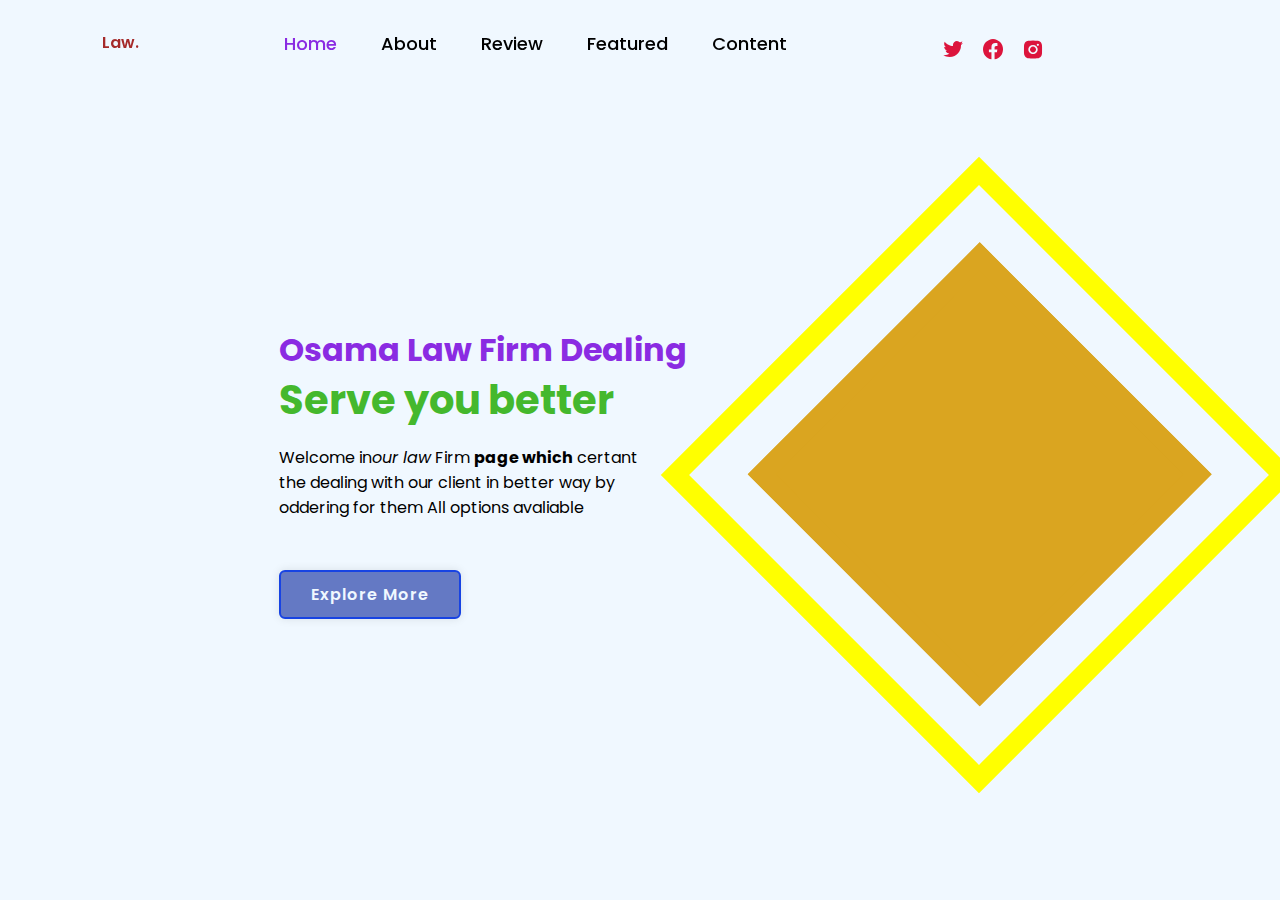
==== index.html @ 645c9e09 "Creating home and About page" ====
<!DOCTYPE html>
<html>
  <head>
    <meta charset="utf-8">
    <meta http-equiv="X-UA-Compatible" content="IE=edge">
    <title></title>
    <meta name="description" content="">
    <meta name="viewport" content="width=device-width, initial-scale=1">
    <link rel="stylesheet" href="assets/css/Style.css">
    <link href='https://unpkg.com/boxicons@2.1.4/css/boxicons.min.css' 
    rel='stylesheet'>
  </head>
  <body>
    <header class="header">
      <a href="#" class="logo">Law.</a>

      <nav class="navbar">
        <a href="  #" class="active">Home</a>
        <a href="assets/html/About.html">About</a>
        <a href="  #">Review</a>
        <a href="  #">Featured</a>
        <a href="#">Content</a>
       
        
      </nav>

      <div class="social-media">
        <a href="#"><i class='bx bxl-twitter'></i></a>
        <a href="#"><i class='bx bxl-facebook-circle' ></i></a>
        <a href="#"><i class='bx bxl-instagram-alt' ></i></a>
      </div>
      <div>
        
      </div>
    </header>
    <section class="home">
        <div class="home-content"> 
            <h1 class="h1">Osama Law Firm Dealing </h1>
            <h3 class="h3">Serve you better</h3>
            <p>Welcome in<em>our law</em>  Firm <strong>page which</strong>  certant <br>
              the dealing with our client in better way by <br>
              oddering for them All options avaliable
            </p>
            <a href="# " class="btn">Explore More</a>
        
        </div>
        <div class="home-img">
            <div class="rimoos">
              <div class="rimbos2">
                <div class="img"><img src="assets/img/main.png"  alt="">
                
                </div> 
              </div>
            </div>
            
            


        </div>



    </section>
    
    
    <script src="" async defer></script>
  </body>
</html>
---- assets/css/Style.css ----
@import url("https://fonts.googleapis.com/css2?family=Poppins:wght@300;400;500;600&family=Roboto:wght@300;400;500;700;900&display=swap");

* {
  margin: 0;
  padding: 0;
  box-sizing: border-box;
  font-family: "poppins", sans-serif;
}

body {
  background-color: aliceblue;
  padding-left: 15%;
}

.header {
  position: fixed;
  top: 0;
  left: 0;
  width: 100%;
  padding: 30px 8%;
  background: transparent;
  display: flex;
  justify-content: space-between;
  z-index: 100;
}

.logo {
  font-size: 25 px;
  color: brown;
  text-decoration: solid;
  font-weight: 600;
}

.navbar a {
  font-size: 18px;
  color: black;
  text-decoration: none;
  font-weight: 500;
  margin: 0 20px;
  transition: 0.3s;
}

.navbar a:hover,
.navbar a.active {
  color: blueviolet;
  cursor: nesw-resize;
  flex-wrap: wrap-reverse;
  text-align: end;
}

.icon a i {
  position: absolute;
  align-items: center;
  justify-content: center;
  font-size: 200px;
  top: 100px;
  right: 43%;
  color: black;
  text-transform: uppercase;
  -webkit-text-stroke: 3px #221212;
}

.social-media {
  display: flex;
  justify-content: space-between;
  width: 150 px;
  height: 40px;
}

.social-media a {
  display: inline-flex;
  justify-content: center;
  align-items: center;
  width: 40px;
  height: 40px;
  background: transparent;
  border: 2px solid transparent;
  text-decoration: none;
  transform: rotate(45deg);
  transition: 0.5s;
}

.social-media a:hover {
  border-color: red;
}

.social-media a i {
  font-size: 24px;
  color: crimson;
  transform: rotate(-45deg);
  color: rgb(red, green, blue);
}

.home {
  position: relative;
  width: 100%;
  height: 100vh;
  display: flex;
  justify-content: space-between;
  align-items: center;
  padding: 50px 8% 0;
}

.home-content {
  max-width: 630px;
}

.home-content h1 {
  font-size: 50 px;
  line-height: 1.2;
  color: blueviolet;
}

.home-content:hover .h1 {
  top: 10%;
  color: burlywood;
}

.home-content h3 {
  font-size: 40px;
  color: rgb(68, 184, 45);
}

.home-content:hover .h3 {
  left: 50 px;
  color: aqua;
  cursor: cell;
}

.home-content p {
  font-size: 16px;
  margin: 15px 0 50px;
}

.btn {
  display: inline-block;
  padding: 10px 30px;
  background: #6479c4;
  border: 2px solid #1743e3;
  border-radius: 6px;
  box-shadow: 0 0 10px rgba(0, 0, 0, 0.1);
  font-size: 16px;
  color: aliceblue;
  letter-spacing: 1px;
  text-decoration: none;
  font-weight: 600;
  transition: 0.5s;
}

.btn:hover {
  background: transparent;
  color: burlywood;
}

.home-img {
  position: absolute;
  right: 7%;
  width: 450px;
  height: 450px;
  rotate: 45deg;
  z-index: 1;
}

.home-img .rimoos {
  position: relative;
  width: 100%;
  height: 100%;
  background-color: aliceblue;
  border: 20px solid yellow;
  z-index: 2;
  animation: movImage 3s linear infinite;
}

.home-img .rimbos2 {
  position: absolute;

  width: 80%;
  height: 80%;
  background-color: goldenrod;
  border: 20px solid goldenrod;
  align-items: center;
  left: 10%;
  top: 40px;

  z-index: 3;
  animation: moveImage 3s linear infinite;
}

@keyframes moveImage {
  0% {
    left: 0;
  }
  50% {
    left: 50%;
  }
  100% {
    left: 0;
  }
}

@keyframes movImage {
  0% {
    top: 0;
  }
  10% {
    top: 25%;
  }
  50% {
    top: 0;
  }
}

.home-img img {
  position: relative;
  text-overflow: ellipsis;
  align-items: end;
  border-radius: 0% 0% 100%;
  max-width: 300px;
  transform: rotate(-45deg);
  top: -270px;
  left: -30%;
}
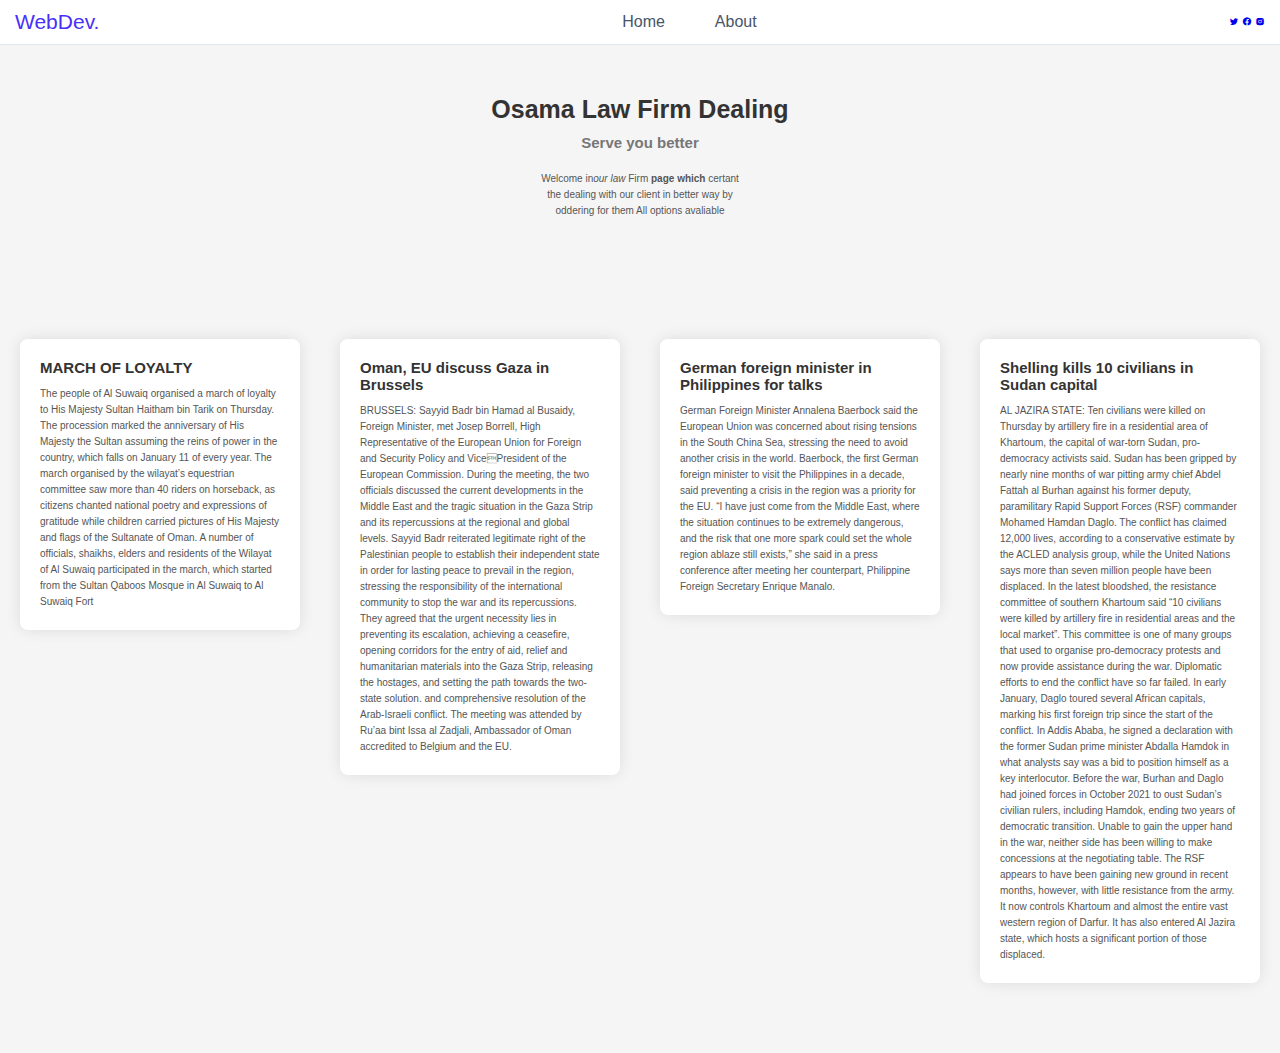
==== commit 63b42d12: "review the project and add more" ====
--- a/index.html
+++ b/index.html
@@ -1,9 +1,11 @@
 <!DOCTYPE html>
 <html>
   <head>
+    
+
     <meta charset="utf-8">
+    <meta name="viewport" content="width=device-width, initial-scale=1.0">
     <meta http-equiv="X-UA-Compatible" content="IE=edge">
-    <title></title>
     <meta name="description" content="">
     <meta name="viewport" content="width=device-width, initial-scale=1">
     <link rel="stylesheet" href="assets/css/Style.css">
@@ -12,27 +14,40 @@
   </head>
   <body>
     <header class="header">
-      <a href="#" class="logo">Law.</a>
-
       <nav class="navbar">
-        <a href="  #" class="active">Home</a>
-        <a href="assets/html/About.html">About</a>
-        <a href="  #">Review</a>
-        <a href="  #">Featured</a>
-        <a href="#">Content</a>
+          <a href="#" class="nav-logo">WebDev.</a>
+          <ul class="nav-menu">
+              <li class="nav-item">
+                  <a href="index.html"  class="nav-link active">Home</a>
+              </li>
+              <li class="nav-item">
+                  <a href="assets/html/About.html" class="nav-link">About</a>
+              </li>
+          </ul>
+          <div class="hamburger">
+              <span class="bar"></span>
+              <span class="bar"></span>
+              <span class="bar"></span>
+          </div>
+          <div class="social-media">
+            <a href="#"><i class='bx bxl-twitter'></i></a>
+            <a href="#"><i class='bx bxl-facebook-circle' ></i></a>
+            <a href="#"><i class='bx bxl-instagram-alt' ></i></a>
+          </div>
+          
+
+        
+      </nav>
+    </header>
+       
+    
        
         
       </nav>
 
-      <div class="social-media">
-        <a href="#"><i class='bx bxl-twitter'></i></a>
-        <a href="#"><i class='bx bxl-facebook-circle' ></i></a>
-        <a href="#"><i class='bx bxl-instagram-alt' ></i></a>
-      </div>
-      <div>
+      
         
-      </div>
-    </header>
+   
     <section class="home">
         <div class="home-content"> 
             <h1 class="h1">Osama Law Firm Dealing </h1>
@@ -41,26 +56,166 @@
               the dealing with our client in better way by <br>
               oddering for them All options avaliable
             </p>
-            <a href="# " class="btn">Explore More</a>
-        
+            
         </div>
-        <div class="home-img">
-            <div class="rimoos">
-              <div class="rimbos2">
-                <div class="img"><img src="assets/img/main.png"  alt="">
-                
-                </div> 
-              </div>
-            </div>
+   
+             
             
-            
 
 
         </div>
+       
+
 
 
 
     </section>
+    <section class="boxes">
+      <div class="box" id="one">
+        <h3>MARCH OF LOYALTY</h3>
+        <p>The people of Al Suwaiq organised a march of loyalty to His Majesty Sultan Haitham bin Tarik on Thursday. 
+            The procession marked the anniversary of His Majesty the Sultan assuming the reins of power in the 
+            country, which falls on January 11 of every year. The march organised by the wilayat’s equestrian 
+            committee saw more than 40 riders on horseback, as citizens chanted national poetry and expressions of 
+            gratitude while children carried pictures of His Majesty and flags of the Sultanate of Oman. A number of 
+            officials, shaikhs, elders and residents of the Wilayat of Al Suwaiq participated in the march, which started 
+            from the Sultan Qaboos Mosque in Al Suwaiq to Al Suwaiq Fort</p>
+      </div>
+      <div class="box" id="two"> 
+        <h3>Oman, EU discuss 
+            Gaza in Brussels</h3>
+        <p>BRUSSELS: Sayyid Badr bin 
+            Hamad al Busaidy, Foreign 
+            Minister, met Josep Borrell, 
+            High Representative of the 
+            European Union for Foreign 
+            and Security Policy and VicePresident of the European 
+            Commission.
+            During the meeting, the two 
+            officials discussed the current 
+            developments in the Middle East 
+            and the tragic situation in the 
+            Gaza Strip and its repercussions 
+            at the regional and global levels.
+            Sayyid Badr reiterated 
+            legitimate right of the 
+            Palestinian people to establish 
+            their independent state in 
+            order for lasting peace to 
+            prevail in the region, stressing 
+            the responsibility of the 
+            international community to stop 
+            the war and its repercussions.
+            They agreed that the urgent 
+            necessity lies in preventing 
+            its escalation, achieving a 
+            ceasefire, opening corridors 
+            for the entry of aid, relief and 
+            humanitarian materials into 
+            the Gaza Strip, releasing the 
+            hostages, and setting the path 
+            towards the two-state solution. 
+            and comprehensive resolution 
+            of the Arab-Israeli conflict. The 
+            meeting was attended by Ru’aa 
+            bint Issa al Zadjali, Ambassador 
+            of Oman accredited to Belgium 
+            and the EU.</p>
+      </div>
+      <div class="box" id="three">
+         <h3>German foreign minister in Philippines for talks</h3>
+        <p>German Foreign Minister 
+            Annalena Baerbock said the 
+            European Union was concerned 
+            about rising tensions in the South 
+            China Sea, stressing the need to 
+            avoid another crisis in the world. 
+            Baerbock, the first German 
+            foreign minister to visit the 
+            Philippines in a decade, said 
+            preventing a crisis in the region 
+            was a priority for the EU. 
+            “I have just come from the 
+            Middle East, where the situation 
+            continues to be extremely 
+            dangerous, and the risk that 
+            one more spark could set the 
+            whole region ablaze still exists,” 
+            she said in a press conference 
+            after meeting her counterpart, 
+            Philippine Foreign Secretary 
+            Enrique Manalo. </p>
+      </div>
+      <div class="box" id="four">
+         <h3>Shelling kills 
+            10 civilians in 
+            Sudan capital</h3>
+        <p>AL JAZIRA STATE: Ten civilians 
+            were killed on Thursday by 
+            artillery fire in a residential area of 
+            Khartoum, the capital of war-torn 
+            Sudan, pro-democracy activists 
+            said.
+            Sudan has been gripped 
+            by nearly nine months of war 
+            pitting army chief Abdel Fattah 
+            al Burhan against his former 
+            deputy, paramilitary Rapid 
+            Support Forces (RSF) commander 
+            Mohamed Hamdan Daglo.
+            The conflict has claimed 
+            12,000 lives, according to a 
+            conservative estimate by the 
+            ACLED analysis group, while the 
+            United Nations says more than 
+            seven million people have been 
+            displaced.
+            In the latest bloodshed, the 
+            resistance committee of southern 
+            Khartoum said “10 civilians were 
+            killed by artillery fire in residential 
+            areas and the local market”.
+            This committee is one of many 
+            groups that used to organise 
+            pro-democracy protests and now 
+            provide assistance during the 
+            war.
+            Diplomatic efforts to end the 
+            conflict have so far failed.
+            In early January, Daglo toured 
+            several African capitals, marking 
+            his first foreign trip since the start 
+            of the conflict.
+            In Addis Ababa, he signed 
+            a declaration with the former 
+            Sudan prime minister Abdalla 
+            Hamdok in what analysts say was 
+            a bid to position himself as a key 
+            interlocutor.
+            Before the war, Burhan and 
+            Daglo had joined forces in 
+            October 2021 to oust Sudan’s 
+            civilian rulers, including Hamdok, 
+            ending two years of democratic 
+            transition.
+            Unable to gain the upper 
+            hand in the war, neither side has 
+            been willing to make concessions 
+            at the negotiating table.
+            The RSF appears to have been 
+            gaining new ground in recent 
+            months, however, with little 
+            resistance from the army.
+            It now controls Khartoum and 
+            almost the entire vast western 
+            region of Darfur. It has also 
+            entered Al Jazira state, which 
+            hosts a significant portion of 
+            those displaced. </p>
+      </div>
+    </section>
+   
+    
     
     
     <script src="" async defer></script>
--- a/assets/css/Style.css
+++ b/assets/css/Style.css
@@ -1,222 +1,193 @@
-@import url("https://fonts.googleapis.com/css2?family=Poppins:wght@300;400;500;600&family=Roboto:wght@300;400;500;700;900&display=swap");
+@import url('https://fonts.googleapis.com/css2?family=Roboto:ital,wght@0,500;1,400&display=swap');
+@import url(About.css);
 
 * {
+    margin: 0;
+    padding: 0;
+    box-sizing: border-box;
+}
+
+html {
+    font-size: 62.5%;
+    font-family: 'Roboto', sans-serif;
+}
+
+li {
+    list-style: none;
+}
+
+a {
+    text-decoration: none;
+}
+.header{
+  border-bottom: 1px solid #E2E8F0;
+}
+
+.navbar {
+  display: flex;
+  justify-content: space-between;
+  align-items: center;
+  padding: 1rem 1.5rem;
+}
+.hamburger {
+  display: none;
+}
+
+.bar {
+  display: block;
+  width: 25px;
+  height: 3px;
+  margin: 5px auto;
+  -webkit-transition: all 0.3s ease-in-out;
+  transition: all 0.3s ease-in-out;
+  background-color: #101010;
+}
+.nav-menu {
+  display: flex;
+  justify-content: space-between;
+  align-items: center;
+}
+
+.nav-item {
+  margin-left: 5rem;
+}
+
+.nav-link{
+  font-size: 1.6rem;
+  font-weight: 400;
+  color: #475569;
+}
+
+.nav-link:hover{
+  color: #482ff7;
+}
+
+.nav-logo {
+  font-size: 2.1rem;
+  font-weight: 500;
+  color: #482ff7;
+}
+@media only screen and (max-width: 768px) {
+  .nav-menu {
+      position: fixed;
+      left: -100%;
+      top: 5rem;
+      flex-direction: column;
+      background-color: #fff;
+      width: 100%;
+      border-radius: 10px;
+      text-align: center;
+      transition: 0.3s;
+      box-shadow:
+          0 10px 27px rgba(0, 0, 0, 0.05);
+  }
+
+  .nav-menu.active {
+      left: 0;
+  }
+
+  .nav-item {
+      margin: 2.5rem 0;
+  }
+
+  .hamburger {
+      display: block;
+      cursor: pointer;
+  }
+
+}
+
+/* Add this CSS to your existing stylesheet or create a new one */
+
+body {
+  font-family: 'Arial', sans-serif;
   margin: 0;
   padding: 0;
-  box-sizing: border-box;
-  font-family: "poppins", sans-serif;
-}
-
-body {
-  background-color: aliceblue;
-  padding-left: 15%;
-}
-
-.header {
-  position: fixed;
-  top: 0;
-  left: 0;
-  width: 100%;
-  padding: 30px 8%;
-  background: transparent;
-  display: flex;
-  justify-content: space-between;
-  z-index: 100;
-}
-
-.logo {
-  font-size: 25 px;
-  color: brown;
-  text-decoration: solid;
-  font-weight: 600;
-}
-
-.navbar a {
-  font-size: 18px;
-  color: black;
-  text-decoration: none;
-  font-weight: 500;
-  margin: 0 20px;
-  transition: 0.3s;
-}
-
-.navbar a:hover,
-.navbar a.active {
-  color: blueviolet;
-  cursor: nesw-resize;
-  flex-wrap: wrap-reverse;
-  text-align: end;
-}
-
-.icon a i {
-  position: absolute;
-  align-items: center;
-  justify-content: center;
-  font-size: 200px;
-  top: 100px;
-  right: 43%;
-  color: black;
-  text-transform: uppercase;
-  -webkit-text-stroke: 3px #221212;
-}
-
-.social-media {
-  display: flex;
-  justify-content: space-between;
-  width: 150 px;
-  height: 40px;
-}
-
-.social-media a {
-  display: inline-flex;
-  justify-content: center;
-  align-items: center;
-  width: 40px;
-  height: 40px;
-  background: transparent;
-  border: 2px solid transparent;
-  text-decoration: none;
-  transform: rotate(45deg);
-  transition: 0.5s;
-}
-
-.social-media a:hover {
-  border-color: red;
-}
-
-.social-media a i {
-  font-size: 24px;
-  color: crimson;
-  transform: rotate(-45deg);
-  color: rgb(red, green, blue);
 }
 
 .home {
-  position: relative;
-  width: 100%;
-  height: 100vh;
-  display: flex;
-  justify-content: space-between;
-  align-items: center;
-  padding: 50px 8% 0;
+  background-color: #f5f5f5;
+  padding: 50px 0;
+  text-align: center;
 }
 
 .home-content {
-  max-width: 630px;
+  max-width: 800px;
+  margin: 0 auto;
+  color: #333;
 }
 
-.home-content h1 {
-  font-size: 50 px;
-  line-height: 1.2;
-  color: blueviolet;
+.home h1 {
+  font-size: 2.5em;
+  margin-bottom: 10px;
 }
 
-.home-content:hover .h1 {
-  top: 10%;
-  color: burlywood;
+.home h3 {
+  font-size: 1.5em;
+  margin-bottom: 20px;
+  color: #777;
 }
 
-.home-content h3 {
-  font-size: 40px;
-  color: rgb(68, 184, 45);
+.home p {
+  line-height: 1.6;
+  color: #555;
 }
 
-.home-content:hover .h3 {
-  left: 50 px;
-  color: aqua;
-  cursor: cell;
+.home em {
+  font-style: italic;
 }
 
-.home-content p {
-  font-size: 16px;
-  margin: 15px 0 50px;
+.home strong {
+  font-weight: bold;
 }
 
 .btn {
   display: inline-block;
-  padding: 10px 30px;
-  background: #6479c4;
-  border: 2px solid #1743e3;
-  border-radius: 6px;
-  box-shadow: 0 0 10px rgba(0, 0, 0, 0.1);
-  font-size: 16px;
-  color: aliceblue;
-  letter-spacing: 1px;
+  padding: 10px 20px;
   text-decoration: none;
-  font-weight: 600;
-  transition: 0.5s;
+  background-color: #007BFF;
+  color: #fff;
+  border-radius: 5px;
+  transition: background-color 0.3s ease-in-out;
 }
 
 .btn:hover {
-  background: transparent;
-  color: burlywood;
+  background-color: #0056b3;
 }
 
-.home-img {
-  position: absolute;
-  right: 7%;
-  width: 450px;
-  height: 450px;
-  rotate: 45deg;
-  z-index: 1;
+/* Add this CSS to your existing stylesheet or create a new one */
+
+.boxes {
+  display: flex;
+  justify-content: space-around;
+  align-items: flex-start;
+  flex-wrap: wrap;
+  padding: 50px 0;
+  background-color: #f5f5f5;
 }
 
-.home-img .rimoos {
-  position: relative;
-  width: 100%;
-  height: 100%;
-  background-color: aliceblue;
-  border: 20px solid yellow;
-  z-index: 2;
-  animation: movImage 3s linear infinite;
+.box {
+  flex: 1;
+  max-width: 400px;
+  margin: 20px;
+  padding: 20px;
+  border-radius: 8px;
+  background-color: #fff;
+  box-shadow: 0 0 15px rgba(0, 0, 0, 0.1);
+  transition: transform 0.3s ease-in-out;
 }
 
-.home-img .rimbos2 {
-  position: absolute;
-
-  width: 80%;
-  height: 80%;
-  background-color: goldenrod;
-  border: 20px solid goldenrod;
-  align-items: center;
-  left: 10%;
-  top: 40px;
-
-  z-index: 3;
-  animation: moveImage 3s linear infinite;
+.box:hover {
+  transform: scale(1.02);
 }
 
-@keyframes moveImage {
-  0% {
-    left: 0;
-  }
-  50% {
-    left: 50%;
-  }
-  100% {
-    left: 0;
-  }
+.box h3 {
+  font-size: 1.5em;
+  margin-bottom: 10px;
+  color: #333;
 }
 
-@keyframes movImage {
-  0% {
-    top: 0;
-  }
-  10% {
-    top: 25%;
-  }
-  50% {
-    top: 0;
-  }
+.box p {
+  line-height: 1.6;
+  color: #555;
 }
-
-.home-img img {
-  position: relative;
-  text-overflow: ellipsis;
-  align-items: end;
-  border-radius: 0% 0% 100%;
-  max-width: 300px;
-  transform: rotate(-45deg);
-  top: -270px;
-  left: -30%;
-}
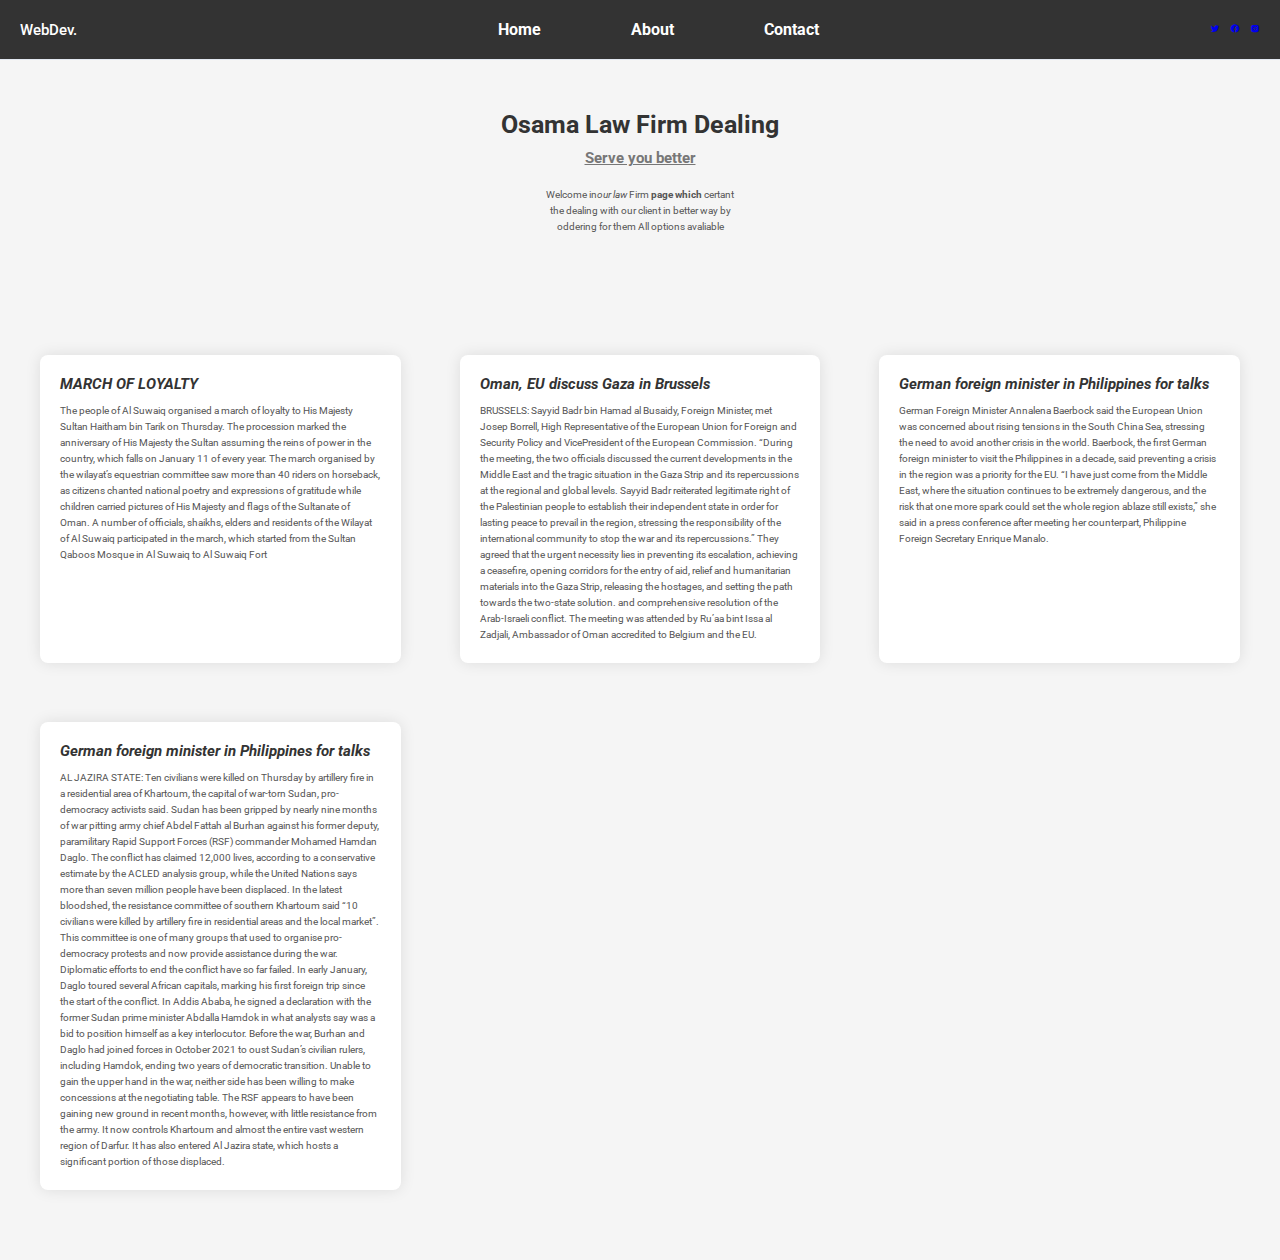
==== commit 7b0a0443: "Add two Grid and all remaining things" ====
--- a/index.html
+++ b/index.html
@@ -1,223 +1,147 @@
 <!DOCTYPE html>
 <html>
   <head>
-    
-
-    <meta charset="utf-8">
-    <meta name="viewport" content="width=device-width, initial-scale=1.0">
-    <meta http-equiv="X-UA-Compatible" content="IE=edge">
-    <meta name="description" content="">
-    <meta name="viewport" content="width=device-width, initial-scale=1">
-    <link rel="stylesheet" href="assets/css/Style.css">
-    <link href='https://unpkg.com/boxicons@2.1.4/css/boxicons.min.css' 
-    rel='stylesheet'>
+    <meta charset="utf-8" />
+    <meta name="viewport" content="width=device-width, initial-scale=1.0" />
+    <meta http-equiv="X-UA-Compatible" content="IE=edge" />
+    <meta name="description" content="" />
+    <meta name="viewport" content="width=device-width, initial-scale=1" />
+    <link rel="stylesheet" href="assets/css/Style.css" />
+    <link
+      href="https://unpkg.com/boxicons@2.1.4/css/boxicons.min.css"
+      rel="stylesheet"
+    />
   </head>
   <body>
     <header class="header">
       <nav class="navbar">
-          <a href="#" class="nav-logo">WebDev.</a>
-          <ul class="nav-menu">
-              <li class="nav-item">
-                  <a href="index.html"  class="nav-link active">Home</a>
-              </li>
-              <li class="nav-item">
-                  <a href="assets/html/About.html" class="nav-link">About</a>
-              </li>
-          </ul>
-          <div class="hamburger">
-              <span class="bar"></span>
-              <span class="bar"></span>
-              <span class="bar"></span>
-          </div>
-          <div class="social-media">
-            <a href="#"><i class='bx bxl-twitter'></i></a>
-            <a href="#"><i class='bx bxl-facebook-circle' ></i></a>
-            <a href="#"><i class='bx bxl-instagram-alt' ></i></a>
-          </div>
-          
-
-        
+        <a href="#" class="nav-logo">WebDev.</a>
+        <ul class="nav-menu">
+          <li class="nav-item">
+            <a href="index.html" class="nav-link active">Home</a>
+          </li>
+          <li class="nav-item">
+            <a href="assets/html/About.html" class="nav-link">About</a>
+          </li>
+          <li class="nav-item">
+            <a href="assets/html/contact.html" class="nav-link active"
+              >Contact</a
+            >
+          </li>
+        </ul>
+        <div class="hamburger">
+          <span class="bar"></span>
+          <span class="bar"></span>
+          <span class="bar"></span>
+        </div>
+        <div class="social-media">
+          <a href="#"><i class="bx bxl-twitter"></i></a>
+          <a href="#"><i class="bx bxl-facebook-circle"></i></a>
+          <a href="#"><i class="bx bxl-instagram-alt"></i></a>
+        </div>
       </nav>
     </header>
-       
-    
-       
-        
-      </nav>
 
-      
-        
-   
-    <section class="home">
-        <div class="home-content"> 
-            <h1 class="h1">Osama Law Firm Dealing </h1>
-            <h3 class="h3">Serve you better</h3>
-            <p>Welcome in<em>our law</em>  Firm <strong>page which</strong>  certant <br>
-              the dealing with our client in better way by <br>
-              oddering for them All options avaliable
-            </p>
-            
-        </div>
-   
-             
-            
-
-
-        </div>
-       
-
-
-
-
-    </section>
+    <footer class="home">
+      <div class="home-content">
+        <h1 class="h1"><strong>Osama Law Firm Dealing</strong></h1>
+        <h3 class="h3"><u>Serve you better</u></h3>
+        <p>
+          Welcome in<em>our law</em> Firm <strong>page which</strong> certant
+          <br />
+          the dealing with our client in better way by <br />
+          oddering for them All options avaliable
+        </p>
+      </div>
+    </footer>
     <section class="boxes">
       <div class="box" id="one">
-        <h3>MARCH OF LOYALTY</h3>
-        <p>The people of Al Suwaiq organised a march of loyalty to His Majesty Sultan Haitham bin Tarik on Thursday. 
-            The procession marked the anniversary of His Majesty the Sultan assuming the reins of power in the 
-            country, which falls on January 11 of every year. The march organised by the wilayat’s equestrian 
-            committee saw more than 40 riders on horseback, as citizens chanted national poetry and expressions of 
-            gratitude while children carried pictures of His Majesty and flags of the Sultanate of Oman. A number of 
-            officials, shaikhs, elders and residents of the Wilayat of Al Suwaiq participated in the march, which started 
-            from the Sultan Qaboos Mosque in Al Suwaiq to Al Suwaiq Fort</p>
+        <h3><em>MARCH OF LOYALTY</em></h3>
+        <p>
+          The people of Al Suwaiq organised a march of loyalty to His Majesty
+          Sultan Haitham bin Tarik on Thursday. The procession marked the
+          anniversary of His Majesty the Sultan assuming the reins of power in
+          the country, which falls on January 11 of every year. The march
+          organised by the wilayat’s equestrian committee saw more than 40
+          riders on horseback, as citizens chanted national poetry and
+          expressions of gratitude while children carried pictures of His
+          Majesty and flags of the Sultanate of Oman. A number of officials,
+          shaikhs, elders and residents of the Wilayat of Al Suwaiq participated
+          in the march, which started from the Sultan Qaboos Mosque in Al Suwaiq
+          to Al Suwaiq Fort
+        </p>
       </div>
-      <div class="box" id="two"> 
-        <h3>Oman, EU discuss 
-            Gaza in Brussels</h3>
-        <p>BRUSSELS: Sayyid Badr bin 
-            Hamad al Busaidy, Foreign 
-            Minister, met Josep Borrell, 
-            High Representative of the 
-            European Union for Foreign 
-            and Security Policy and VicePresident of the European 
-            Commission.
-            During the meeting, the two 
-            officials discussed the current 
-            developments in the Middle East 
-            and the tragic situation in the 
-            Gaza Strip and its repercussions 
-            at the regional and global levels.
-            Sayyid Badr reiterated 
-            legitimate right of the 
-            Palestinian people to establish 
-            their independent state in 
-            order for lasting peace to 
-            prevail in the region, stressing 
-            the responsibility of the 
-            international community to stop 
-            the war and its repercussions.
-            They agreed that the urgent 
-            necessity lies in preventing 
-            its escalation, achieving a 
-            ceasefire, opening corridors 
-            for the entry of aid, relief and 
-            humanitarian materials into 
-            the Gaza Strip, releasing the 
-            hostages, and setting the path 
-            towards the two-state solution. 
-            and comprehensive resolution 
-            of the Arab-Israeli conflict. The 
-            meeting was attended by Ru’aa 
-            bint Issa al Zadjali, Ambassador 
-            of Oman accredited to Belgium 
-            and the EU.</p>
+      <div class="box" id="two">
+        <h3><em>Oman, EU discuss Gaza in Brussels</em></h3>
+        <p>
+          BRUSSELS: Sayyid Badr bin Hamad al Busaidy, Foreign Minister, met
+          Josep Borrell, High Representative of the European Union for Foreign
+          and Security Policy and VicePresident of the European Commission.
+          <q
+            >During the meeting, the two officials discussed the current
+            developments in the Middle East and the tragic situation in the Gaza
+            Strip and its repercussions at the regional and global levels.
+            Sayyid Badr reiterated legitimate right of the Palestinian people to
+            establish their independent state in order for lasting peace to
+            prevail in the region, stressing the responsibility of the
+            international community to stop the war and its repercussions.</q
+          >
+          They agreed that the urgent necessity lies in preventing its
+          escalation, achieving a ceasefire, opening corridors for the entry of
+          aid, relief and humanitarian materials into the Gaza Strip, releasing
+          the hostages, and setting the path towards the two-state solution. and
+          comprehensive resolution of the Arab-Israeli conflict. The meeting was
+          attended by Ru’aa bint Issa al Zadjali, Ambassador of Oman accredited
+          to Belgium and the EU.
+        </p>
       </div>
       <div class="box" id="three">
-         <h3>German foreign minister in Philippines for talks</h3>
-        <p>German Foreign Minister 
-            Annalena Baerbock said the 
-            European Union was concerned 
-            about rising tensions in the South 
-            China Sea, stressing the need to 
-            avoid another crisis in the world. 
-            Baerbock, the first German 
-            foreign minister to visit the 
-            Philippines in a decade, said 
-            preventing a crisis in the region 
-            was a priority for the EU. 
-            “I have just come from the 
-            Middle East, where the situation 
-            continues to be extremely 
-            dangerous, and the risk that 
-            one more spark could set the 
-            whole region ablaze still exists,” 
-            she said in a press conference 
-            after meeting her counterpart, 
-            Philippine Foreign Secretary 
-            Enrique Manalo. </p>
+        <h3><em>German foreign minister in Philippines for talks</em></h3>
+        <p>
+          German Foreign Minister Annalena Baerbock said the European Union was
+          concerned about rising tensions in the South China Sea, stressing the
+          need to avoid another crisis in the world. Baerbock, the first German
+          foreign minister to visit the Philippines in a decade, said preventing
+          a crisis in the region was a priority for the EU. “I have just come
+          from the Middle East, where the situation continues to be extremely
+          dangerous, and the risk that one more spark could set the whole region
+          ablaze still exists,” she said in a press conference after meeting her
+          counterpart, Philippine Foreign Secretary Enrique Manalo.
+        </p>
       </div>
       <div class="box" id="four">
-         <h3>Shelling kills 
-            10 civilians in 
-            Sudan capital</h3>
-        <p>AL JAZIRA STATE: Ten civilians 
-            were killed on Thursday by 
-            artillery fire in a residential area of 
-            Khartoum, the capital of war-torn 
-            Sudan, pro-democracy activists 
-            said.
-            Sudan has been gripped 
-            by nearly nine months of war 
-            pitting army chief Abdel Fattah 
-            al Burhan against his former 
-            deputy, paramilitary Rapid 
-            Support Forces (RSF) commander 
-            Mohamed Hamdan Daglo.
-            The conflict has claimed 
-            12,000 lives, according to a 
-            conservative estimate by the 
-            ACLED analysis group, while the 
-            United Nations says more than 
-            seven million people have been 
-            displaced.
-            In the latest bloodshed, the 
-            resistance committee of southern 
-            Khartoum said “10 civilians were 
-            killed by artillery fire in residential 
-            areas and the local market”.
-            This committee is one of many 
-            groups that used to organise 
-            pro-democracy protests and now 
-            provide assistance during the 
-            war.
-            Diplomatic efforts to end the 
-            conflict have so far failed.
-            In early January, Daglo toured 
-            several African capitals, marking 
-            his first foreign trip since the start 
-            of the conflict.
-            In Addis Ababa, he signed 
-            a declaration with the former 
-            Sudan prime minister Abdalla 
-            Hamdok in what analysts say was 
-            a bid to position himself as a key 
-            interlocutor.
-            Before the war, Burhan and 
-            Daglo had joined forces in 
-            October 2021 to oust Sudan’s 
-            civilian rulers, including Hamdok, 
-            ending two years of democratic 
-            transition.
-            Unable to gain the upper 
-            hand in the war, neither side has 
-            been willing to make concessions 
-            at the negotiating table.
-            The RSF appears to have been 
-            gaining new ground in recent 
-            months, however, with little 
-            resistance from the army.
-            It now controls Khartoum and 
-            almost the entire vast western 
-            region of Darfur. It has also 
-            entered Al Jazira state, which 
-            hosts a significant portion of 
-            those displaced. </p>
+        <h3><em>German foreign minister in Philippines for talks</em></h3>
+        <p>
+          AL JAZIRA STATE: Ten civilians were killed on Thursday by artillery
+          fire in a residential area of Khartoum, the capital of war-torn Sudan,
+          pro-democracy activists said. Sudan has been gripped by nearly nine
+          months of war pitting army chief Abdel Fattah al Burhan against his
+          former deputy, paramilitary Rapid Support Forces (RSF) commander
+          Mohamed Hamdan Daglo. The conflict has claimed 12,000 lives, according
+          to a conservative estimate by the ACLED analysis group, while the
+          United Nations says more than seven million people have been
+          displaced. In the latest bloodshed, the resistance committee of
+          southern Khartoum said “10 civilians were killed by artillery fire in
+          residential areas and the local market”. This committee is one of many
+          groups that used to organise pro-democracy protests and now provide
+          assistance during the war. Diplomatic efforts to end the conflict have
+          so far failed. In early January, Daglo toured several African
+          capitals, marking his first foreign trip since the start of the
+          conflict. In Addis Ababa, he signed a declaration with the former
+          Sudan prime minister Abdalla Hamdok in what analysts say was a bid to
+          position himself as a key interlocutor. Before the war, Burhan and
+          Daglo had joined forces in October 2021 to oust Sudan’s civilian
+          rulers, including Hamdok, ending two years of democratic transition.
+          Unable to gain the upper hand in the war, neither side has been
+          willing to make concessions at the negotiating table. The RSF appears
+          to have been gaining new ground in recent months, however, with little
+          resistance from the army. It now controls Khartoum and almost the
+          entire vast western region of Darfur. It has also entered Al Jazira
+          state, which hosts a significant portion of those displaced.
+        </p>
       </div>
     </section>
-   
-    
-    
-    
+
     <script src="" async defer></script>
   </body>
-</html>+</html>
--- a/assets/css/Style.css
+++ b/assets/css/Style.css
@@ -1,113 +1,80 @@
-@import url('https://fonts.googleapis.com/css2?family=Roboto:ital,wght@0,500;1,400&display=swap');
+@import url(contact.css);
+@import url(Hearder.css);
 @import url(About.css);
 
-* {
-    margin: 0;
-    padding: 0;
-    box-sizing: border-box;
+/* Global styles for all devices */
+body {
+  font-family: 'Roboto', sans-serif;
+  margin: 0;
+  padding: 0;
 }
 
-html {
-    font-size: 62.5%;
-    font-family: 'Roboto', sans-serif;
+/* Header styles */
+.header {
+  background-color: #333;
+  color: #fff;
+  padding: 10px;
+  text-align: center;
 }
 
-li {
-    list-style: none;
-}
-
-a {
-    text-decoration: none;
-}
-.header{
-  border-bottom: 1px solid #E2E8F0;
-}
-
+/* Navbar styles */
 .navbar {
   display: flex;
   justify-content: space-between;
   align-items: center;
-  padding: 1rem 1.5rem;
+  padding: 10px;
 }
+
+.nav-logo {
+  font-size: 1.5em;
+  color: #fff;
+  text-decoration: none;
+}
+
+.nav-menu {
+  list-style: none;
+  display: flex;
+  gap: 20px;
+}
+
+.nav-item {
+  margin-right: 20px;
+}
+
+.nav-link {
+  color: #fff;
+  text-decoration: none;
+  font-weight: bold;
+  transition: color 0.3s ease-in-out;
+}
+
+.nav-link:hover {
+  color: #007BFF;
+}
+
 .hamburger {
   display: none;
+  flex-direction: column;
+  cursor: pointer;
 }
 
 .bar {
-  display: block;
   width: 25px;
   height: 3px;
-  margin: 5px auto;
-  -webkit-transition: all 0.3s ease-in-out;
-  transition: all 0.3s ease-in-out;
-  background-color: #101010;
-}
-.nav-menu {
-  display: flex;
-  justify-content: space-between;
-  align-items: center;
+  background-color: #fff;
+  margin: 3px 0;
 }
 
-.nav-item {
-  margin-left: 5rem;
+/* Social Media styles */
+.social-media {
+  display: flex;
+  gap: 10px;
 }
 
-.nav-link{
-  font-size: 1.6rem;
-  font-weight: 400;
-  color: #475569;
-}
-
-.nav-link:hover{
-  color: #482ff7;
-}
-
-.nav-logo {
-  font-size: 2.1rem;
-  font-weight: 500;
-  color: #482ff7;
-}
-@media only screen and (max-width: 768px) {
-  .nav-menu {
-      position: fixed;
-      left: -100%;
-      top: 5rem;
-      flex-direction: column;
-      background-color: #fff;
-      width: 100%;
-      border-radius: 10px;
-      text-align: center;
-      transition: 0.3s;
-      box-shadow:
-          0 10px 27px rgba(0, 0, 0, 0.05);
-  }
-
-  .nav-menu.active {
-      left: 0;
-  }
-
-  .nav-item {
-      margin: 2.5rem 0;
-  }
-
-  .hamburger {
-      display: block;
-      cursor: pointer;
-  }
-
-}
-
-/* Add this CSS to your existing stylesheet or create a new one */
-
-body {
-  font-family: 'Arial', sans-serif;
-  margin: 0;
-  padding: 0;
-}
-
+/* Home section styles */
 .home {
   background-color: #f5f5f5;
-  padding: 50px 0;
+  padding: 50px 20px;
   text-align: center;
 }
 
@@ -155,14 +122,12 @@
   background-color: #0056b3;
 }
 
-/* Add this CSS to your existing stylesheet or create a new one */
-
+/* Boxes section styles */
 .boxes {
-  display: flex;
-  justify-content: space-around;
-  align-items: flex-start;
-  flex-wrap: wrap;
-  padding: 50px 0;
+  display: grid;
+  grid-template-columns: repeat(auto-fit, minmax(300px, 1fr));
+  gap: 19px;
+  padding: 50px 20px;
   background-color: #f5f5f5;
 }
 
@@ -191,3 +156,35 @@
   line-height: 1.6;
   color: #555;
 }
+
+/* Responsive styles for smaller screens */
+@media screen and (max-width: 768px) {
+  .nav-menu {
+    display: none;
+    flex-direction: column;
+    position: absolute;
+    top: 60px;
+    left: 0;
+    width: 100%;
+    background-color: #333;
+  }
+
+  .nav-item {
+    margin: 0;
+  }
+
+  .hamburger {
+    display: flex;
+  }
+
+  .nav-link {
+    display: block;
+    padding: 15px;
+    text-align: center;
+    color: #fff;
+  }
+
+  .navbar.active .nav-menu {
+    display: flex;
+  }
+}
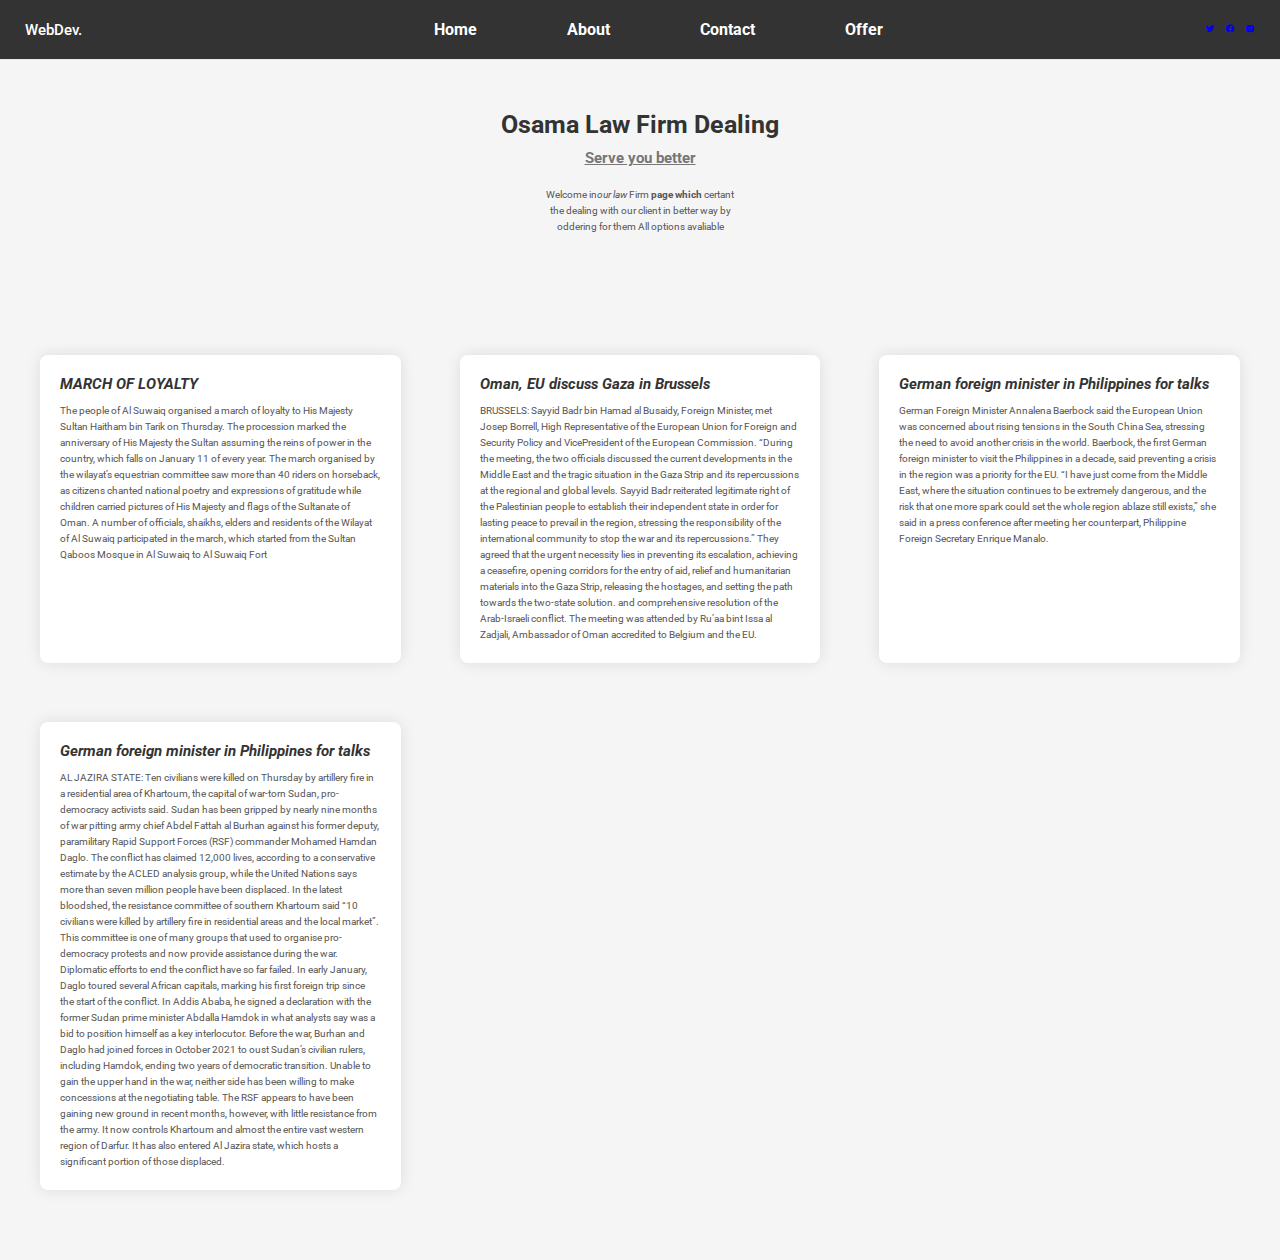
==== commit 85cf1d09: "Adding landing page and nvigation menu" ====
--- a/index.html
+++ b/index.html
@@ -23,10 +23,14 @@
           <li class="nav-item">
             <a href="assets/html/About.html" class="nav-link">About</a>
           </li>
+        
           <li class="nav-item">
-            <a href="assets/html/contact.html" class="nav-link active"
+            <a href="assets/html/contact.html" class="nav-link"
               >Contact</a
             >
+          </li>
+          <li class="nav-item">
+            <a href="assets/html/offer.html" class="nav-link">Offer</a>
           </li>
         </ul>
         <div class="hamburger">
--- a/assets/css/Style.css
+++ b/assets/css/Style.css
@@ -22,7 +22,8 @@
   display: flex;
   justify-content: space-between;
   align-items: center;
-  padding: 10px;
+  margin: 0%;
+  
 }
 
 .nav-logo {
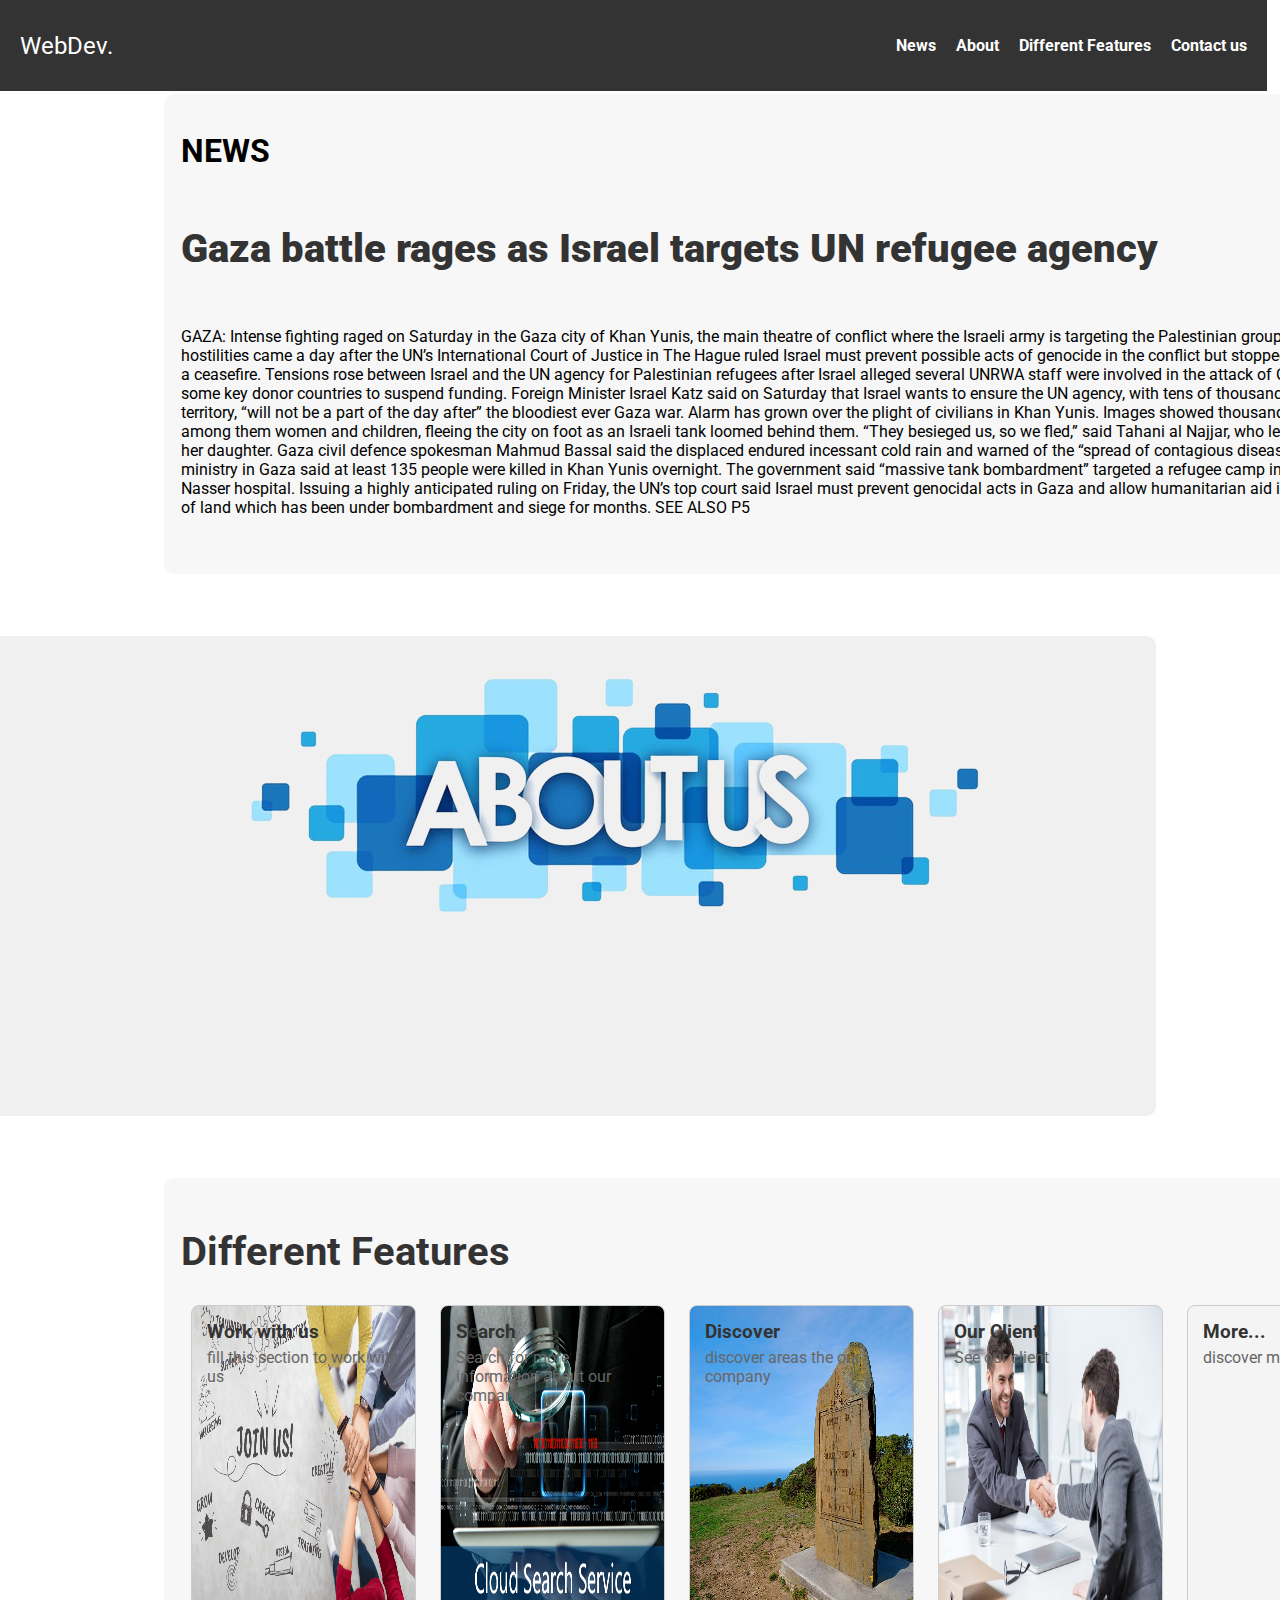
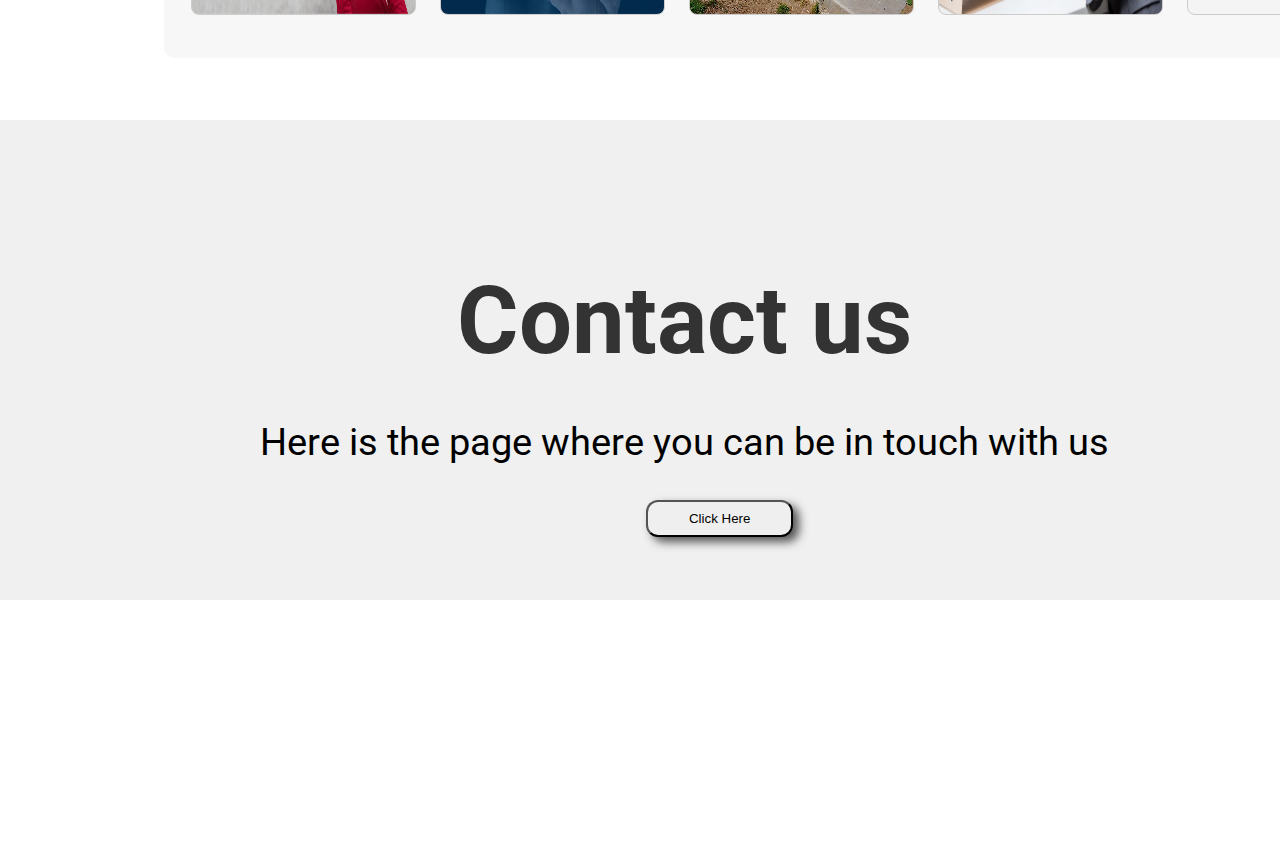
==== commit 3b3fdbb7: "fix the homepage" ====
--- a/index.html
+++ b/index.html
@@ -1,151 +1,130 @@
 <!DOCTYPE html>
-<html>
+<html lang="en">
   <head>
-    <meta charset="utf-8" />
+    <meta charset="UTF-8" />
     <meta name="viewport" content="width=device-width, initial-scale=1.0" />
     <meta http-equiv="X-UA-Compatible" content="IE=edge" />
     <meta name="description" content="" />
-    <meta name="viewport" content="width=device-width, initial-scale=1" />
-    <link rel="stylesheet" href="assets/css/Style.css" />
+    <link rel="stylesheet" href="Style.css" />
     <link
       href="https://unpkg.com/boxicons@2.1.4/css/boxicons.min.css"
       rel="stylesheet"
     />
+    <link rel="stylesheet" href="newpage.css" />
+    <style>
+      .active {
+        color: red;
+      }
+    </style>
+    <title>New Page</title>
   </head>
   <body>
     <header class="header">
       <nav class="navbar">
-        <a href="#" class="nav-logo">WebDev.</a>
-        <ul class="nav-menu">
-          <li class="nav-item">
-            <a href="index.html" class="nav-link active">Home</a>
-          </li>
-          <li class="nav-item">
-            <a href="assets/html/About.html" class="nav-link">About</a>
-          </li>
-        
-          <li class="nav-item">
-            <a href="assets/html/contact.html" class="nav-link"
-              >Contact</a
-            >
-          </li>
-          <li class="nav-item">
-            <a href="assets/html/offer.html" class="nav-link">Offer</a>
-          </li>
-        </ul>
-        <div class="hamburger">
+        <a href="index.html" class="nav-logo">WebDev.</a>
+        <div class="hamburger" id="hamburger">
           <span class="bar"></span>
           <span class="bar"></span>
           <span class="bar"></span>
         </div>
-        <div class="social-media">
-          <a href="#"><i class="bx bxl-twitter"></i></a>
-          <a href="#"><i class="bx bxl-facebook-circle"></i></a>
-          <a href="#"><i class="bx bxl-instagram-alt"></i></a>
-        </div>
+        <ul class="nav-menu" id="navbar"></ul>
       </nav>
     </header>
+    <ul class="section" id="navbar-1">
+      <section id="section-one">
+        <h1>NEWS</h1>
+        <h2>
+          <strong>Gaza battle rages as Israel targets UN refugee agency</strong>
+        </h2>
+        <br />
+        <p>
+          GAZA: Intense fighting raged on Saturday in the Gaza city of Khan
+          Yunis, the main theatre of conflict where the Israeli army is
+          targeting the Palestinian groups. The unabated hostilities came a day
+          after the UN’s International Court of Justice in The Hague ruled
+          Israel must prevent possible acts of genocide in the conflict but
+          stopped short of calling for a ceasefire. Tensions rose between Israel
+          and the UN agency for Palestinian refugees after Israel alleged
+          several UNRWA staff were involved in the attack of October 7, leading
+          some key donor countries to suspend funding. Foreign Minister Israel
+          Katz said on Saturday that Israel wants to ensure the UN agency, with
+          tens of thousands of staff in the territory, “will not be a part of
+          the day after” the bloodiest ever Gaza war. Alarm has grown over the
+          plight of civilians in Khan Yunis. Images showed thousands of
+          civilians, among them women and children, fleeing the city on foot as
+          an Israeli tank loomed behind them. “They besieged us, so we fled,”
+          said Tahani al Najjar, who left Khan Yunis with her daughter. Gaza
+          civil defence spokesman Mahmud Bassal said the displaced endured
+          incessant cold rain and warned of the “spread of contagious diseases”.
+          The health ministry in Gaza said at least 135 people were killed in
+          Khan Yunis overnight. The government said “massive tank bombardment”
+          targeted a refugee camp in the city and its Nasser hospital. Issuing a
+          highly anticipated ruling on Friday, the UN’s top court said Israel
+          must prevent genocidal acts in Gaza and allow humanitarian aid into
+          the narrow strip of land which has been under bombardment and siege
+          for months. SEE ALSO P5
+        </p>
+      </section>
 
-    <footer class="home">
-      <div class="home-content">
-        <h1 class="h1"><strong>Osama Law Firm Dealing</strong></h1>
-        <h3 class="h3"><u>Serve you better</u></h3>
-        <p>
-          Welcome in<em>our law</em> Firm <strong>page which</strong> certant
-          <br />
-          the dealing with our client in better way by <br />
-          oddering for them All options avaliable
-        </p>
-      </div>
-    </footer>
-    <section class="boxes">
-      <div class="box" id="one">
-        <h3><em>MARCH OF LOYALTY</em></h3>
-        <p>
-          The people of Al Suwaiq organised a march of loyalty to His Majesty
-          Sultan Haitham bin Tarik on Thursday. The procession marked the
-          anniversary of His Majesty the Sultan assuming the reins of power in
-          the country, which falls on January 11 of every year. The march
-          organised by the wilayat’s equestrian committee saw more than 40
-          riders on horseback, as citizens chanted national poetry and
-          expressions of gratitude while children carried pictures of His
-          Majesty and flags of the Sultanate of Oman. A number of officials,
-          shaikhs, elders and residents of the Wilayat of Al Suwaiq participated
-          in the march, which started from the Sultan Qaboos Mosque in Al Suwaiq
-          to Al Suwaiq Fort
-        </p>
-      </div>
-      <div class="box" id="two">
-        <h3><em>Oman, EU discuss Gaza in Brussels</em></h3>
-        <p>
-          BRUSSELS: Sayyid Badr bin Hamad al Busaidy, Foreign Minister, met
-          Josep Borrell, High Representative of the European Union for Foreign
-          and Security Policy and VicePresident of the European Commission.
-          <q
-            >During the meeting, the two officials discussed the current
-            developments in the Middle East and the tragic situation in the Gaza
-            Strip and its repercussions at the regional and global levels.
-            Sayyid Badr reiterated legitimate right of the Palestinian people to
-            establish their independent state in order for lasting peace to
-            prevail in the region, stressing the responsibility of the
-            international community to stop the war and its repercussions.</q
-          >
-          They agreed that the urgent necessity lies in preventing its
-          escalation, achieving a ceasefire, opening corridors for the entry of
-          aid, relief and humanitarian materials into the Gaza Strip, releasing
-          the hostages, and setting the path towards the two-state solution. and
-          comprehensive resolution of the Arab-Israeli conflict. The meeting was
-          attended by Ru’aa bint Issa al Zadjali, Ambassador of Oman accredited
-          to Belgium and the EU.
-        </p>
-      </div>
-      <div class="box" id="three">
-        <h3><em>German foreign minister in Philippines for talks</em></h3>
-        <p>
-          German Foreign Minister Annalena Baerbock said the European Union was
-          concerned about rising tensions in the South China Sea, stressing the
-          need to avoid another crisis in the world. Baerbock, the first German
-          foreign minister to visit the Philippines in a decade, said preventing
-          a crisis in the region was a priority for the EU. “I have just come
-          from the Middle East, where the situation continues to be extremely
-          dangerous, and the risk that one more spark could set the whole region
-          ablaze still exists,” she said in a press conference after meeting her
-          counterpart, Philippine Foreign Secretary Enrique Manalo.
-        </p>
-      </div>
-      <div class="box" id="four">
-        <h3><em>German foreign minister in Philippines for talks</em></h3>
-        <p>
-          AL JAZIRA STATE: Ten civilians were killed on Thursday by artillery
-          fire in a residential area of Khartoum, the capital of war-torn Sudan,
-          pro-democracy activists said. Sudan has been gripped by nearly nine
-          months of war pitting army chief Abdel Fattah al Burhan against his
-          former deputy, paramilitary Rapid Support Forces (RSF) commander
-          Mohamed Hamdan Daglo. The conflict has claimed 12,000 lives, according
-          to a conservative estimate by the ACLED analysis group, while the
-          United Nations says more than seven million people have been
-          displaced. In the latest bloodshed, the resistance committee of
-          southern Khartoum said “10 civilians were killed by artillery fire in
-          residential areas and the local market”. This committee is one of many
-          groups that used to organise pro-democracy protests and now provide
-          assistance during the war. Diplomatic efforts to end the conflict have
-          so far failed. In early January, Daglo toured several African
-          capitals, marking his first foreign trip since the start of the
-          conflict. In Addis Ababa, he signed a declaration with the former
-          Sudan prime minister Abdalla Hamdok in what analysts say was a bid to
-          position himself as a key interlocutor. Before the war, Burhan and
-          Daglo had joined forces in October 2021 to oust Sudan’s civilian
-          rulers, including Hamdok, ending two years of democratic transition.
-          Unable to gain the upper hand in the war, neither side has been
-          willing to make concessions at the negotiating table. The RSF appears
-          to have been gaining new ground in recent months, however, with little
-          resistance from the army. It now controls Khartoum and almost the
-          entire vast western region of Darfur. It has also entered Al Jazira
-          state, which hosts a significant portion of those displaced.
-        </p>
-      </div>
-    </section>
+      <section id="section-two">
+        <a href="assets/html/About.html"
+          ><img src="assets/img/aboutme.png" alt=""
+        /></a>
+      </section>
 
-    <script src="" async defer></script>
+      <section id="section-three">
+        <h2>Different Features</h2>
+        <!-- Content for Section Three -->
+        <div class="card" id="card-1" onclick="selectFeature(1)">
+          <div class="card-content">
+            <h3>Work with us</h3>
+            <p>fill this section to work with us</p>
+          </div>
+        </div>
+        <div class="card" id="card-2" onclick="selectFeature(2)">
+          <div class="card-content">
+            <h3>Search</h3>
+            <p>Search for more information about our company</p>
+          </div>
+        </div>
+        <div class="card" id="card-3" onclick="selectFeature(3)">
+          <div class="card-content">
+            <h3>Discover</h3>
+            <p>discover areas the our company</p>
+          </div>
+        </div>
+        <div class="card" id="card-4" onclick="selectFeature(4)">
+          <div class="card-content">
+            <h3>Our Client</h3>
+            <p>See our client</p>
+          </div>
+        </div>
+        <div class="card" id="card-5" onclick="selectFeature(5)">
+          <div class="card-content">
+            <h3>More...</h3>
+            <p>discover more</p>
+          </div>
+        </div>
+      </section>
+
+      <section id="section-four" style="margin-bottom: 0%">
+        <h2>Contact us</h2>
+        Here is the page where you can be in touch with us
+        <a href="assets/html/contact.html">
+          <input id="button_3" type="button" value="Click Here" />
+        </a>
+      </section>
+    </ul>
+
+    <script src="App.js"></script>
+    <script src="assets/js/humberger.js"></script>
+    <script>
+      const hamburger = document.getElementById("hamburger");
+      const navMenu = document.getElementById("navbar-1");
+
+      hamburger.addEventListener("click", function () {
+        navMenu.classList.toggle("active");
+      });
+    </script>
   </body>
 </html>
--- a/Style.css
+++ b/Style.css
@@ -0,0 +1,244 @@
+@import url(assets/css/About.css);
+.header {
+    position: fixed;
+    top: 0;
+    left: 0;
+    right: 0;
+    z-index: 1000;
+    width: 99%;
+    background-color: #333;
+    color: #fff;
+    padding: 10px;
+    text-align: center;
+}
+
+
+.navbar {
+    display: flex;
+    justify-content: space-between;
+    align-items: center;
+    width: 100%;
+    margin-right: 0;
+    margin-left: 0;
+}
+
+
+
+.nav-logo {
+    font-size: 1.5em;
+    color: #fff;
+    text-decoration: none;
+}
+
+.nav-menu {
+    list-style: none;
+    display: flex;
+    gap: 20px;
+}
+
+.nav-item {
+    margin-right: 20px;
+}
+
+.nav-menu {
+    color: #fff;
+    text-decoration: none;
+    font-weight: bold;
+    transition: color 0.3s ease-in-out;
+}
+
+/* .nav-menu:hover {
+    color: #007BFF;
+} */
+
+.hamburger {
+    display: none;
+    flex-direction: column;
+    cursor: pointer;
+}
+
+.bar {
+    width: 25px;
+    height: 3px;
+    background-color: #fff;
+    margin: 3px 0;
+}
+
+body{
+    min-height: 150vh;
+    margin-bottom: 20%;
+}
+
+/* Home section styles */
+.section {
+
+  
+    min-height: 50vh;
+    margin-bottom: 10%;
+    
+    
+}
+#section-one,
+#section-three {
+    text-align: left;
+    display: flex;
+    flex-direction: column;
+    background-color: #f7f7f7;
+    border-radius: 10px;
+    
+    padding: 17px;
+    height: 30rem;
+    overflow: hidden;
+    border: 5px hsl(0, 0%, 0%);
+    margin: 0 -13% 5% 10%;
+}
+
+
+
+#section-one{
+    margin-top: 4%;
+}
+
+#section-two,
+#section-four {
+    text-align: right;
+    background-color: #f0f0f0;
+    border-radius: 10px;
+    padding-left: 140px;
+    padding-right: 135px;
+   
+    height: 30rem;
+    align-items: center;
+    overflow: hidden;
+    border: 5px #000;
+    margin: 0 10% 5% -13%;
+    gap: 5%;
+}
+
+
+
+
+.section h2 {
+    font-size: 2.5em;
+    margin-bottom: 20px;
+    color: #333;
+}
+
+#section-three,.card{
+    display: block;
+}
+
+#section-four{
+    position: relative;
+    display: flex;
+    flex-direction: column;
+    justify-content: center;
+    right: -27%;
+    /* padding-top: 0px; */
+    padding-right: 0%;
+    padding-left: 0%;
+    margin-left: -50%;
+    font-size: 235%;
+    width: 150%;
+    margin-bottom: 30%;
+}
+
+#button_3{
+    width: 190%;
+    box-shadow: 6px 5px 10px #555;
+    height: 86%;
+    border-radius: 12px;
+}
+
+/* Card css*/
+.card {
+    display: inline-block;
+    flex-direction: column;
+    width: 225px;
+    height: 310px;
+    background-color: #f5f4f4;
+    border: 1px solid #ccc;
+    border-radius: 8px;
+    overflow: hidden;
+    margin: 10px;
+    transition: all 0.3s ease;
+}
+
+.card:hover {
+    transform: scale(1.05);
+}
+
+.card-content {
+    padding: 15px;
+}
+
+.card h3 {
+    margin: 0;
+    color: #333;
+}
+
+.card p {
+    margin-top: 5px;
+    color: #666;
+}
+
+#card-1{
+    background-image: url(assets/img/work_with_us.png);
+    background-repeat: no-repeat;
+    background-size: 100% 100%;
+}
+
+#card-2{
+    background-image: url(assets/img/search.png);
+    background-repeat: no-repeat;
+    background-size: 100% 100%;
+}
+
+#card-3{
+    background-image: url(assets/img/discover.jpg);
+    background-repeat: no-repeat;
+    background-size: 100% 100%;
+}
+
+#card-4{
+    background-image: url(assets/img/client.jpg);
+    background-repeat: no-repeat;
+    background-size: 100% 100%;
+}
+
+.section.active {
+    background-color: rgb(35, 37, 37); 
+}
+
+/* Responsive styles for smaller screens */
+@media screen and (max-width: 768px) {
+    .nav-menu {
+        display: none;
+        flex-direction: column;
+        position: absolute;
+        top: 60px;
+        left: 0;
+        width: 100%;
+        background-color: #333;
+    }
+
+    .nav-item {
+        margin: 0;
+    }
+
+    .hamburger {
+      display: block;
+      cursor: pointer;
+  }
+
+    .navbar {
+        display: block;
+        padding: 15px;
+        text-align: center;
+        color: #fff;
+    }
+
+    .navbar.active .nav-menu {
+        display: flex;
+    }
+}
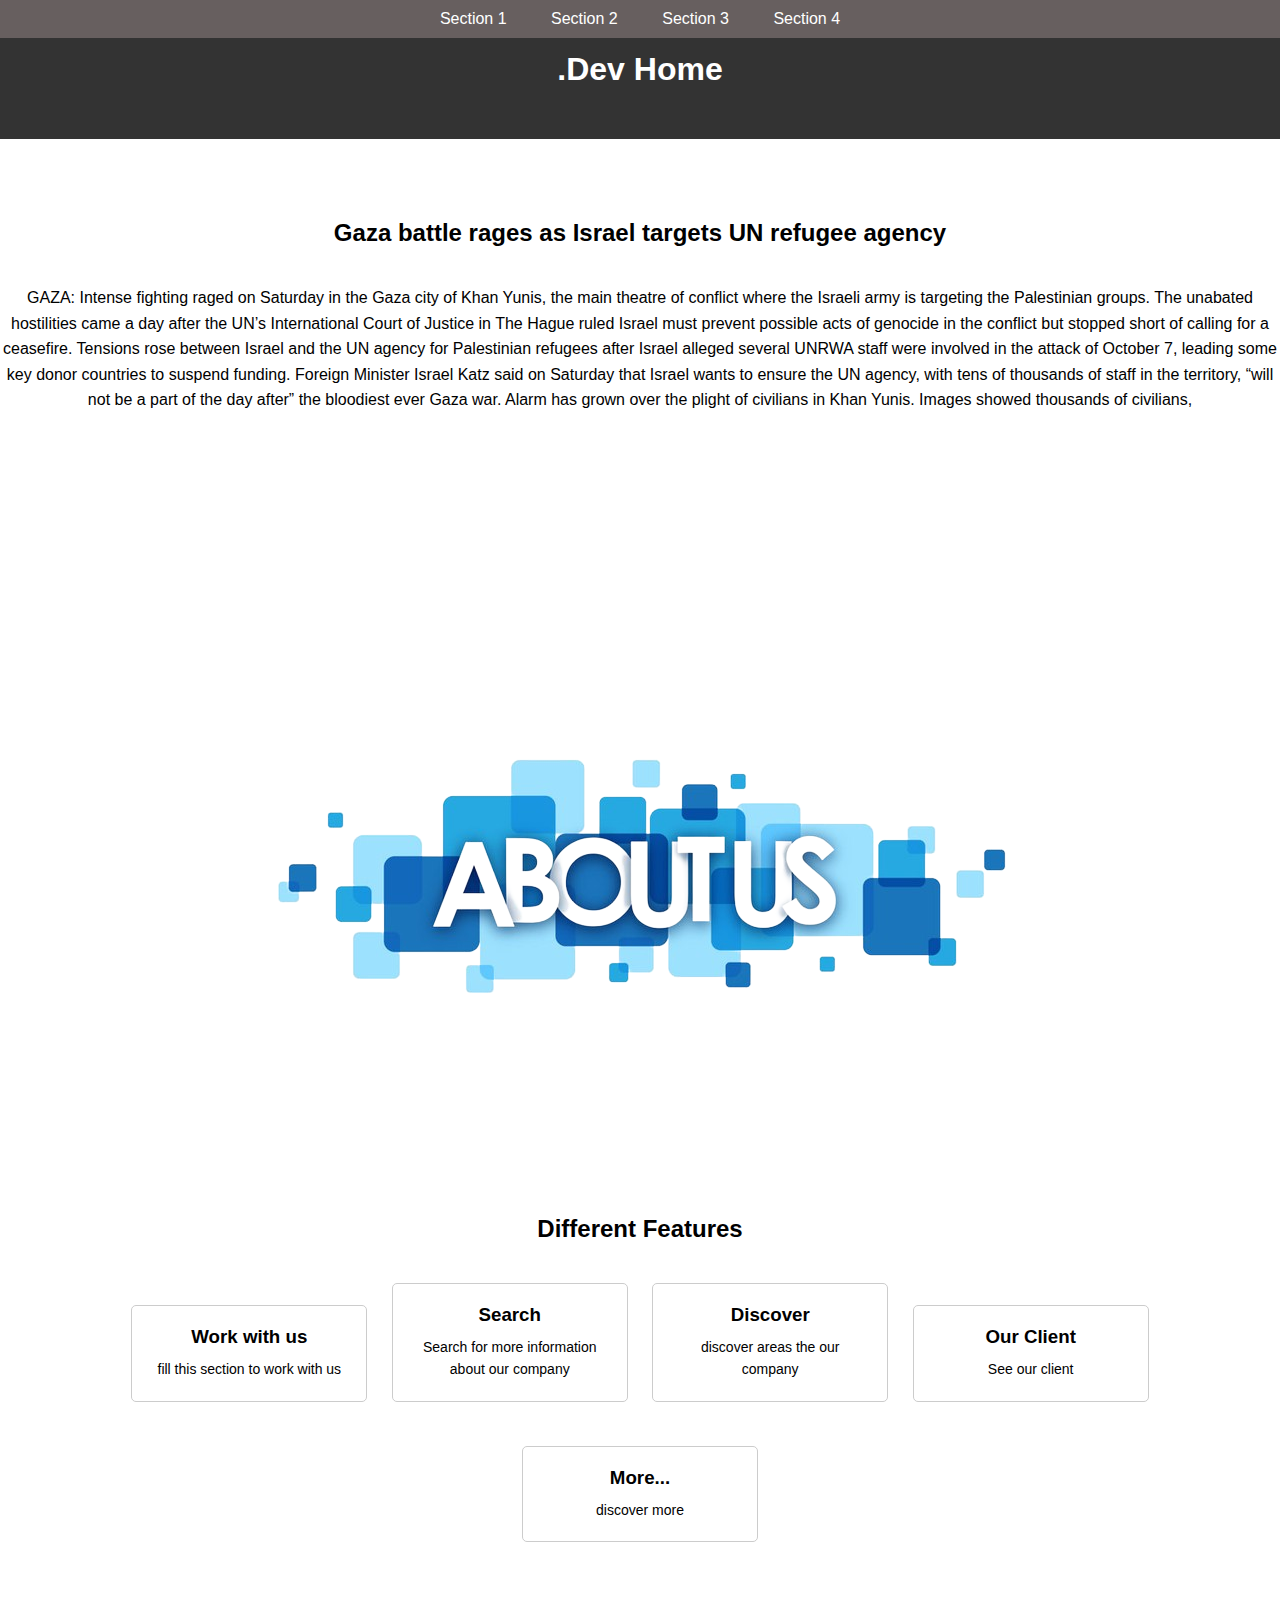
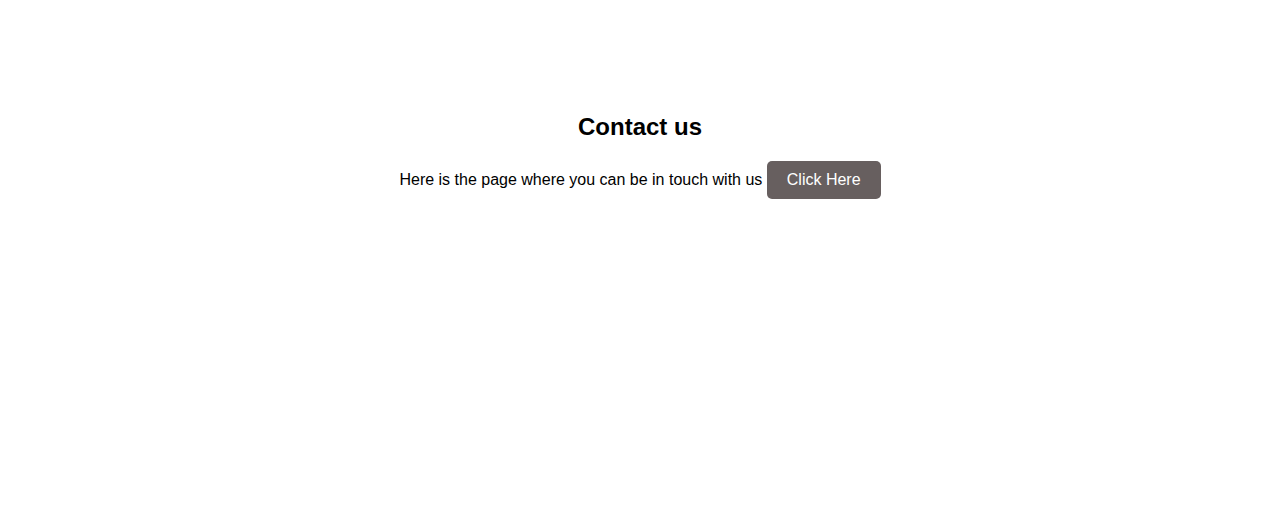
==== commit a465b9b6: "new update" ====
--- a/index.html
+++ b/index.html
@@ -3,128 +3,234 @@
   <head>
     <meta charset="UTF-8" />
     <meta name="viewport" content="width=device-width, initial-scale=1.0" />
-    <meta http-equiv="X-UA-Compatible" content="IE=edge" />
-    <meta name="description" content="" />
     <link rel="stylesheet" href="Style.css" />
     <link
       href="https://unpkg.com/boxicons@2.1.4/css/boxicons.min.css"
       rel="stylesheet"
     />
-    <link rel="stylesheet" href="newpage.css" />
+    <title>Home</title>
     <style>
+      body {
+        font-family: Arial, sans-serif;
+        margin: 0;
+        padding: 0;
+      }
+      header {
+        background-color: #333;
+        color: #fff;
+        padding: 51px 0;
+        text-align: center;
+      }
+      nav {
+        position: fixed; /* Set navbar position to fixed */
+        width: 100%;
+        background-color: #675f5f;
+        padding: 10px;
+        text-align: center;
+        top: 0; /* Position navbar at the top of the viewport */
+        z-index: 1000; /* Set a high z-index to ensure the navbar appears above other content */
+      }
+
+      .section {
+        height: 28rem;
+        padding: 30px 0;
+        text-align: center;
+        margin-top: 50px; /* Add margin-top to the sections to prevent content from being hidden by the fixed navbar */
+        transition: background-color 0.3s ease; /* Add smooth transition for background-color change */
+      }
+
+      nav a {
+        color: #fff;
+        text-decoration: none;
+        margin: 0 10px 10px 10px;
+        padding: 5px 10px;
+      }
+
       .active {
-        color: red;
+        background-color: #748688;
       }
     </style>
-    <title>New Page</title>
   </head>
   <body>
-    <header class="header">
-      <nav class="navbar">
-        <a href="index.html" class="nav-logo">WebDev.</a>
-        <div class="hamburger" id="hamburger">
-          <span class="bar"></span>
-          <span class="bar"></span>
-          <span class="bar"></span>
-        </div>
-        <ul class="nav-menu" id="navbar"></ul>
-      </nav>
+    <header>
+      <h1>.Dev Home </h1>
     </header>
-    <ul class="section" id="navbar-1">
-      <section id="section-one">
-        <h1>NEWS</h1>
-        <h2>
-          <strong>Gaza battle rages as Israel targets UN refugee agency</strong>
-        </h2>
-        <br />
-        <p>
-          GAZA: Intense fighting raged on Saturday in the Gaza city of Khan
-          Yunis, the main theatre of conflict where the Israeli army is
-          targeting the Palestinian groups. The unabated hostilities came a day
-          after the UN’s International Court of Justice in The Hague ruled
-          Israel must prevent possible acts of genocide in the conflict but
-          stopped short of calling for a ceasefire. Tensions rose between Israel
-          and the UN agency for Palestinian refugees after Israel alleged
-          several UNRWA staff were involved in the attack of October 7, leading
-          some key donor countries to suspend funding. Foreign Minister Israel
-          Katz said on Saturday that Israel wants to ensure the UN agency, with
-          tens of thousands of staff in the territory, “will not be a part of
-          the day after” the bloodiest ever Gaza war. Alarm has grown over the
-          plight of civilians in Khan Yunis. Images showed thousands of
-          civilians, among them women and children, fleeing the city on foot as
-          an Israeli tank loomed behind them. “They besieged us, so we fled,”
-          said Tahani al Najjar, who left Khan Yunis with her daughter. Gaza
-          civil defence spokesman Mahmud Bassal said the displaced endured
-          incessant cold rain and warned of the “spread of contagious diseases”.
-          The health ministry in Gaza said at least 135 people were killed in
-          Khan Yunis overnight. The government said “massive tank bombardment”
-          targeted a refugee camp in the city and its Nasser hospital. Issuing a
-          highly anticipated ruling on Friday, the UN’s top court said Israel
-          must prevent genocidal acts in Gaza and allow humanitarian aid into
-          the narrow strip of land which has been under bombardment and siege
-          for months. SEE ALSO P5
-        </p>
-      </section>
-
-      <section id="section-two">
-        <a href="assets/html/About.html"
-          ><img src="assets/img/aboutme.png" alt=""
-        /></a>
-      </section>
-
-      <section id="section-three">
-        <h2>Different Features</h2>
-        <!-- Content for Section Three -->
-        <div class="card" id="card-1" onclick="selectFeature(1)">
-          <div class="card-content">
-            <h3>Work with us</h3>
-            <p>fill this section to work with us</p>
-          </div>
-        </div>
-        <div class="card" id="card-2" onclick="selectFeature(2)">
-          <div class="card-content">
-            <h3>Search</h3>
-            <p>Search for more information about our company</p>
-          </div>
-        </div>
-        <div class="card" id="card-3" onclick="selectFeature(3)">
-          <div class="card-content">
-            <h3>Discover</h3>
-            <p>discover areas the our company</p>
-          </div>
-        </div>
-        <div class="card" id="card-4" onclick="selectFeature(4)">
-          <div class="card-content">
-            <h3>Our Client</h3>
-            <p>See our client</p>
-          </div>
-        </div>
-        <div class="card" id="card-5" onclick="selectFeature(5)">
-          <div class="card-content">
-            <h3>More...</h3>
-            <p>discover more</p>
-          </div>
-        </div>
-      </section>
-
-      <section id="section-four" style="margin-bottom: 0%">
-        <h2>Contact us</h2>
-        Here is the page where you can be in touch with us
-        <a href="assets/html/contact.html">
-          <input id="button_3" type="button" value="Click Here" />
-        </a>
-      </section>
-    </ul>
-
-    <script src="App.js"></script>
-    <script src="assets/js/humberger.js"></script>
+
+    <nav>
+      <a href="#section-one" class="nav-link">Section 1</a>
+      <a href="#section-two" class="nav-link">Section 2</a>
+      <a href="#section-three" class="nav-link">Section 3</a>
+      <a href="#section-four" class="nav-link">Section 4</a>
+    </nav>
+
+    <section id="section-one" class="section">
+      <h2>
+        <strong>Gaza battle rages as Israel targets UN refugee agency</strong>
+      </h2>
+      <br />
+      <p>
+        GAZA: Intense fighting raged on Saturday in the Gaza city of Khan Yunis,
+        the main theatre of conflict where the Israeli army is targeting the
+        Palestinian groups. The unabated hostilities came a day after the UN’s
+        International Court of Justice in The Hague ruled Israel must prevent
+        possible acts of genocide in the conflict but stopped short of calling
+        for a ceasefire. Tensions rose between Israel and the UN agency for
+        Palestinian refugees after Israel alleged several UNRWA staff were
+        involved in the attack of October 7, leading some key donor countries to
+        suspend funding. Foreign Minister Israel Katz said on Saturday that
+        Israel wants to ensure the UN agency, with tens of thousands of staff in
+        the territory, “will not be a part of the day after” the bloodiest ever
+        Gaza war. Alarm has grown over the plight of civilians in Khan Yunis.
+        Images showed thousands of civilians, 
+      </p>
+    </section>
+
+    <section id="section-two" class="section">
+      <a href="assets/html/About.html"
+        ><img src="assets/img/aboutme.png" alt=""
+      /></a>
+    </section>
+
+    <section id="section-three" class="section">
+      <h2>Different Features</h2>
+      <!-- Content for Section Three -->
+      <div class="card" id="card-1" onclick="selectFeature(1)">
+        <div class="card-content">
+          <h3>Work with us</h3>
+          <p>fill this section to work with us</p>
+        </div>
+      </div>
+      <div class="card" id="card-2" onclick="selectFeature(2)">
+        <div class="card-content">
+          <h3>Search</h3>
+          <p>Search for more information about our company</p>
+        </div>
+      </div>
+      <div class="card" id="card-3" onclick="selectFeature(3)">
+        <div class="card-content">
+          <h3>Discover</h3>
+          <p>discover areas the our company</p>
+        </div>
+      </div>
+      <div class="card" id="card-4" onclick="selectFeature(4)">
+        <div class="card-content">
+          <h3>Our Client</h3>
+          <p>See our client</p>
+        </div>
+      </div>
+      <div class="card" id="card-5" onclick="selectFeature(5)">
+        <div class="card-content">
+          <h3>More...</h3>
+          <p>discover more</p>
+        </div>
+      </div>
+    </section>
+
+    <section id="section-four" class="section">
+      <h2>Contact us</h2>
+      Here is the page where you can be in touch with us
+      <a href="assets/html/contact.html">
+        <input id="button_3" type="button" value="Click Here" />
+      </a>
+    </section>
+
     <script>
-      const hamburger = document.getElementById("hamburger");
-      const navMenu = document.getElementById("navbar-1");
-
-      hamburger.addEventListener("click", function () {
-        navMenu.classList.toggle("active");
+      document.addEventListener("DOMContentLoaded", function () {
+        let navLinks = document.querySelectorAll(".nav-link");
+
+        navLinks.forEach((link) => {
+          link.addEventListener("click", function (event) {
+            event.preventDefault(); // Prevent default link behavior
+
+            // Remove active class from all links
+            navLinks.forEach((link) => {
+              link.classList.remove("active");
+            });
+
+            // Add active class to the clicked link
+            link.classList.add("active");
+
+            // Get the target section id from the link href
+            let targetId = link.getAttribute("href").substring(1);
+
+            // Scroll to the target section
+            let targetSection = document.getElementById(targetId);
+            targetSection.scrollIntoView({ behavior: "smooth" });
+          });
+        });
+
+        document.addEventListener("scroll", function () {
+          let sections = document.querySelectorAll(".section");
+
+          sections.forEach((section) => {
+            let sectionTop = section.getBoundingClientRect().top;
+            let sectionBottom = section.getBoundingClientRect().bottom;
+            let sectionHeight = section.offsetHeight;
+            let viewportHeight = window.innerHeight;
+
+            // Calculate the percentage of the section visible in the viewport
+            let visiblePercent =
+              (Math.min(sectionBottom, viewportHeight) -
+                Math.max(sectionTop, 0)) /
+              sectionHeight;
+
+            // Adjust opacity based on visibility percentage
+            section.style.opacity = visiblePercent;
+
+            // Remove 'active' class from all sections
+            section.classList.remove("active");
+          });
+
+          // Highlight the section with the highest visibility
+          let maxVisiblePercent = Math.max(
+            ...Array.from(sections).map((section) =>
+              parseFloat(section.style.opacity)
+            )
+          );
+          let mostVisibleSection = Array.from(sections).find(
+            (section) => parseFloat(section.style.opacity) === maxVisiblePercent
+          );
+          mostVisibleSection.classList.add("active");
+        });
       });
     </script>
-  </body>
+  <!-- Code injected by live-server -->
+<script>
+	// <![CDATA[  <-- For SVG support
+	if ('WebSocket' in window) {
+		(function () {
+			function refreshCSS() {
+				var sheets = [].slice.call(document.getElementsByTagName("link"));
+				var head = document.getElementsByTagName("head")[0];
+				for (var i = 0; i < sheets.length; ++i) {
+					var elem = sheets[i];
+					var parent = elem.parentElement || head;
+					parent.removeChild(elem);
+					var rel = elem.rel;
+					if (elem.href && typeof rel != "string" || rel.length == 0 || rel.toLowerCase() == "stylesheet") {
+						var url = elem.href.replace(/(&|\?)_cacheOverride=\d+/, '');
+						elem.href = url + (url.indexOf('?') >= 0 ? '&' : '?') + '_cacheOverride=' + (new Date().valueOf());
+					}
+					parent.appendChild(elem);
+				}
+			}
+			var protocol = window.location.protocol === 'http:' ? 'ws://' : 'wss://';
+			var address = protocol + window.location.host + window.location.pathname + '/ws';
+			var socket = new WebSocket(address);
+			socket.onmessage = function (msg) {
+				if (msg.data == 'reload') window.location.reload();
+				else if (msg.data == 'refreshcss') refreshCSS();
+			};
+			if (sessionStorage && !sessionStorage.getItem('IsThisFirstTime_Log_From_LiveServer')) {
+				console.log('Live reload enabled.');
+				sessionStorage.setItem('IsThisFirstTime_Log_From_LiveServer', true);
+			}
+		})();
+	}
+	else {
+		console.error('Upgrade your browser. This Browser is NOT supported WebSocket for Live-Reloading.');
+	}
+	// ]]>
+</script>
+</body>
 </html>
--- a/Style.css
+++ b/Style.css
@@ -1,244 +1,307 @@
-@import url(assets/css/About.css);
-.header {
-    position: fixed;
-    top: 0;
-    left: 0;
-    right: 0;
-    z-index: 1000;
-    width: 99%;
+/* Reset styles */
+* {
+  box-sizing: border-box;
+  margin: 0;
+  padding: 0;
+}
+
+/* Global styles */
+body {
+  font-family: Arial, sans-serif;
+}
+
+header {
+  background-color: #333;
+  color: #fff;
+  padding: 20px 0;
+  text-align: center;
+}
+
+nav {
+  position: fixed;
+  width: 100%;
+  background-color: #675f5f;
+  padding: 10px;
+  text-align: center;
+  top: 0;
+  z-index: 1000;
+}
+
+.nav-link {
+  color: #fff;
+  text-decoration: none;
+  margin: 0 10px;
+  padding: 5px 10px;
+  transition: background-color 0.3s;
+}
+
+.nav-link:hover,
+.nav-link.active {
+  background-color: #001b86;
+}
+section {
+  text-align: center;
+  padding: 20px;
+  position: relative;
+  overflow: hidden;
+}
+
+h2 {
+  margin-bottom: 20px;
+}
+
+p {
+  line-height: 1.6;
+}
+
+.card {
+  display: inline-block;
+  position: relative;
+  width: calc(20% - 20px);
+  margin: 20px 10px;
+  border: 1px solid #ccc;
+  border-radius: 5px;
+
+  transition: transform 0.3s ease-in-out;
+}
+
+.card:hover {
+  transform: translateY(-5px);
+}
+
+.card-content {
+  padding: 20px;
+}
+
+.card h3 {
+  margin-bottom: 10px;
+}
+
+.card p {
+  font-size: 14px;
+}
+
+/* Button styles */
+#button_3 {
+  background-color: #675f5f;
+  color: #fff;
+  border: none;
+  padding: 10px 20px;
+  font-size: 16px;
+  border-radius: 5px;
+  cursor: pointer;
+  transition: background-color 0.3s;
+}
+
+#button_3:hover {
+  background-color: #4b4343;
+}
+
+/* Responsive styles */
+@media screen and (max-width: 768px) {
+  
+  header h1 {
     background-color: #333;
     color: #fff;
-    padding: 10px;
-    text-align: center;
-}
-
-
-.navbar {
-    display: flex;
-    justify-content: space-between;
-    align-items: center;
-    width: 100%;
-    margin-right: 0;
-    margin-left: 0;
-}
-
-
-
-.nav-logo {
-    font-size: 1.5em;
+    padding-top: 75px;
+    
+  }
+  #section-three{
+    height: 75rem;
+  }
+  .card {
+    width: calc(33.33% - 20px);
+    font-size: 20px;
+
+    height: 10rem;
+ 
+  }
+  .section{
+    font-size: small;
+  }
+  #section-two img{
+    width: 350px;
+  }
+}
+
+
+
+@media screen and (max-width: 400px) {
+  header h1 {
+    background-color: #333;
     color: #fff;
-    text-decoration: none;
-}
-
-.nav-menu {
-    list-style: none;
-    display: flex;
-    gap: 20px;
-}
-
-.nav-item {
-    margin-right: 20px;
-}
-
-.nav-menu {
-    color: #fff;
-    text-decoration: none;
-    font-weight: bold;
-    transition: color 0.3s ease-in-out;
-}
-
-/* .nav-menu:hover {
-    color: #007BFF;
-} */
-
-.hamburger {
-    display: none;
-    flex-direction: column;
-    cursor: pointer;
-}
-
-.bar {
-    width: 25px;
-    height: 3px;
-    background-color: #fff;
-    margin: 3px 0;
-}
-
-body{
-    min-height: 150vh;
-    margin-bottom: 20%;
-}
-
-/* Home section styles */
-.section {
-
-  
-    min-height: 50vh;
-    margin-bottom: 10%;
+    padding-top: 75px;
     
-    
-}
-#section-one,
-#section-three {
-    text-align: left;
-    display: flex;
-    flex-direction: column;
-    background-color: #f7f7f7;
-    border-radius: 10px;
-    
-    padding: 17px;
-    height: 30rem;
-    overflow: hidden;
-    border: 5px hsl(0, 0%, 0%);
-    margin: 0 -13% 5% 10%;
-}
-
-
-
-#section-one{
-    margin-top: 4%;
-}
-
-#section-two,
-#section-four {
-    text-align: right;
-    background-color: #f0f0f0;
-    border-radius: 10px;
-    padding-left: 140px;
-    padding-right: 135px;
-   
-    height: 30rem;
-    align-items: center;
-    overflow: hidden;
-    border: 5px #000;
-    margin: 0 10% 5% -13%;
-    gap: 5%;
-}
-
-
-
+  }
+  .card {
+    width: calc(10% - 20px);
+  }
+}
+
+.section.active {
+  opacity: 1;
+}
+
+.section:nth-child(even+odd) {
+  background-color: #f4f4f4;
+}
 
 .section h2 {
-    font-size: 2.5em;
-    margin-bottom: 20px;
-    color: #333;
-}
-
-#section-three,.card{
-    display: block;
-}
-
-#section-four{
-    position: relative;
-    display: flex;
-    flex-direction: column;
-    justify-content: center;
-    right: -27%;
-    /* padding-top: 0px; */
-    padding-right: 0%;
-    padding-left: 0%;
-    margin-left: -50%;
-    font-size: 235%;
-    width: 150%;
-    margin-bottom: 30%;
-}
-
-#button_3{
-    width: 190%;
-    box-shadow: 6px 5px 10px #555;
-    height: 86%;
-    border-radius: 12px;
-}
-
-/* Card css*/
+  margin-bottom: 20px;
+}
+
+.section p {
+  line-height: 1.6;
+}
+
+/* Card styles */
 .card {
-    display: inline-block;
-    flex-direction: column;
-    width: 225px;
-    height: 310px;
-    background-color: #f5f4f4;
-    border: 1px solid #ccc;
-    border-radius: 8px;
-    overflow: hidden;
-    margin: 10px;
-    transition: all 0.3s ease;
+  display: inline-block;
+  width: calc(20% - 20px);
+  margin: 20px 10px;
+  border: 1px solid #ccc;
+  border-radius: 5px;
+  overflow: hidden;
+  transition: transform 0.3s ease-in-out;
 }
 
 .card:hover {
-    transform: scale(1.05);
+  transform: translateY(-5px);
 }
 
 .card-content {
-    padding: 15px;
+  padding: 20px;
 }
 
 .card h3 {
-    margin: 0;
-    color: #333;
+  margin-bottom: 10px;
 }
 
 .card p {
-    margin-top: 5px;
-    color: #666;
-}
-
-#card-1{
-    background-image: url(assets/img/work_with_us.png);
-    background-repeat: no-repeat;
-    background-size: 100% 100%;
-}
-
-#card-2{
-    background-image: url(assets/img/search.png);
-    background-repeat: no-repeat;
-    background-size: 100% 100%;
-}
-
-#card-3{
-    background-image: url(assets/img/discover.jpg);
-    background-repeat: no-repeat;
-    background-size: 100% 100%;
-}
-
-#card-4{
-    background-image: url(assets/img/client.jpg);
-    background-repeat: no-repeat;
-    background-size: 100% 100%;
-}
-
-.section.active {
-    background-color: rgb(35, 37, 37); 
-}
-
-/* Responsive styles for smaller screens */
+  font-size: 14px;
+}
+
+/* Button styles */
+#button_3 {
+  background-color: #675f5f;
+  color: #fff;
+  border: none;
+  padding: 10px 20px;
+  font-size: 16px;
+  border-radius: 5px;
+  cursor: pointer;
+  transition: background-color 0.3s;
+}
+
+#button_3:hover {
+  background-color: #4b4343;
+}
 @media screen and (max-width: 768px) {
-    .nav-menu {
-        display: none;
-        flex-direction: column;
-        position: absolute;
-        top: 60px;
-        left: 0;
-        width: 100%;
-        background-color: #333;
-    }
-
-    .nav-item {
-        margin: 0;
-    }
-
-    .hamburger {
+  .nav-menu {
+      display: none; /* Hide the menu on smaller screens */
+      flex-direction: column;
+      position: absolute;
+      top: 60px;
+      left: 0;
+      right: 0;
+      background-color: #333;
+      z-index: 1;
+  }
+
+  .nav-menu.active {
+      display: flex;
+  }
+
+  .nav-item {
+      margin: 0;
+      text-align: center;
+  }
+
+  .hamburger {
       display: block;
       cursor: pointer;
   }
 
-    .navbar {
-        display: block;
-        padding: 15px;
-        text-align: center;
-        color: #fff;
-    }
-
-    .navbar.active .nav-menu {
-        display: flex;
-    }
-}
+  .bar {
+      display: block;
+      width: 25px;
+      height: 3px;
+      background-color: #fff;
+      margin: 5px 0;
+  }
+
+  .nav-link {
+      padding: 10px;
+      display: block;
+  }
+
+  .blog-post-card {
+      margin: 20px 10px;
+  }
+
+  .card-content h2 {
+      font-size: 1.2em;
+  }
+
+  .button-container {
+      flex-direction: row;
+  }
+
+  .button {
+      margin-right: 10px;
+  }
+
+  .blog-post header h1 {
+      font-size: 1.5em;
+  }
+
+  .author-info {
+      align-items: flex-start;
+  }
+}
+/* Responsive styles */
+@media screen and (max-width: 1400px) {
+  .card {
+      width: calc(20% - 20px);
+  }
+}
+
+@media screen and (max-width: 1200px) {
+  .card {
+      width: calc(25% - 20px);
+  }
+}
+
+@media screen and (max-width: 992px) {
+  .section {
+      padding: 30px 10px;
+  }
+
+  .card {
+      width: calc(33.33% - 20px);
+  }
+}
+
+@media screen and (max-width: 768px) {
+  .section {
+      padding: 20px;
+  }
+
+  .card {
+      width: calc(50% - 20px);
+  }
+}
+
+@media screen and (max-width: 576px) {
+  .card {
+      width: calc(100% - 20px);
+  }
+}
+
+@media screen and (max-width: 428px) {
+  .nav-link {
+      margin: 0 5px;
+      padding: 5px;
+      font-size: 14px;
+  }
+}
